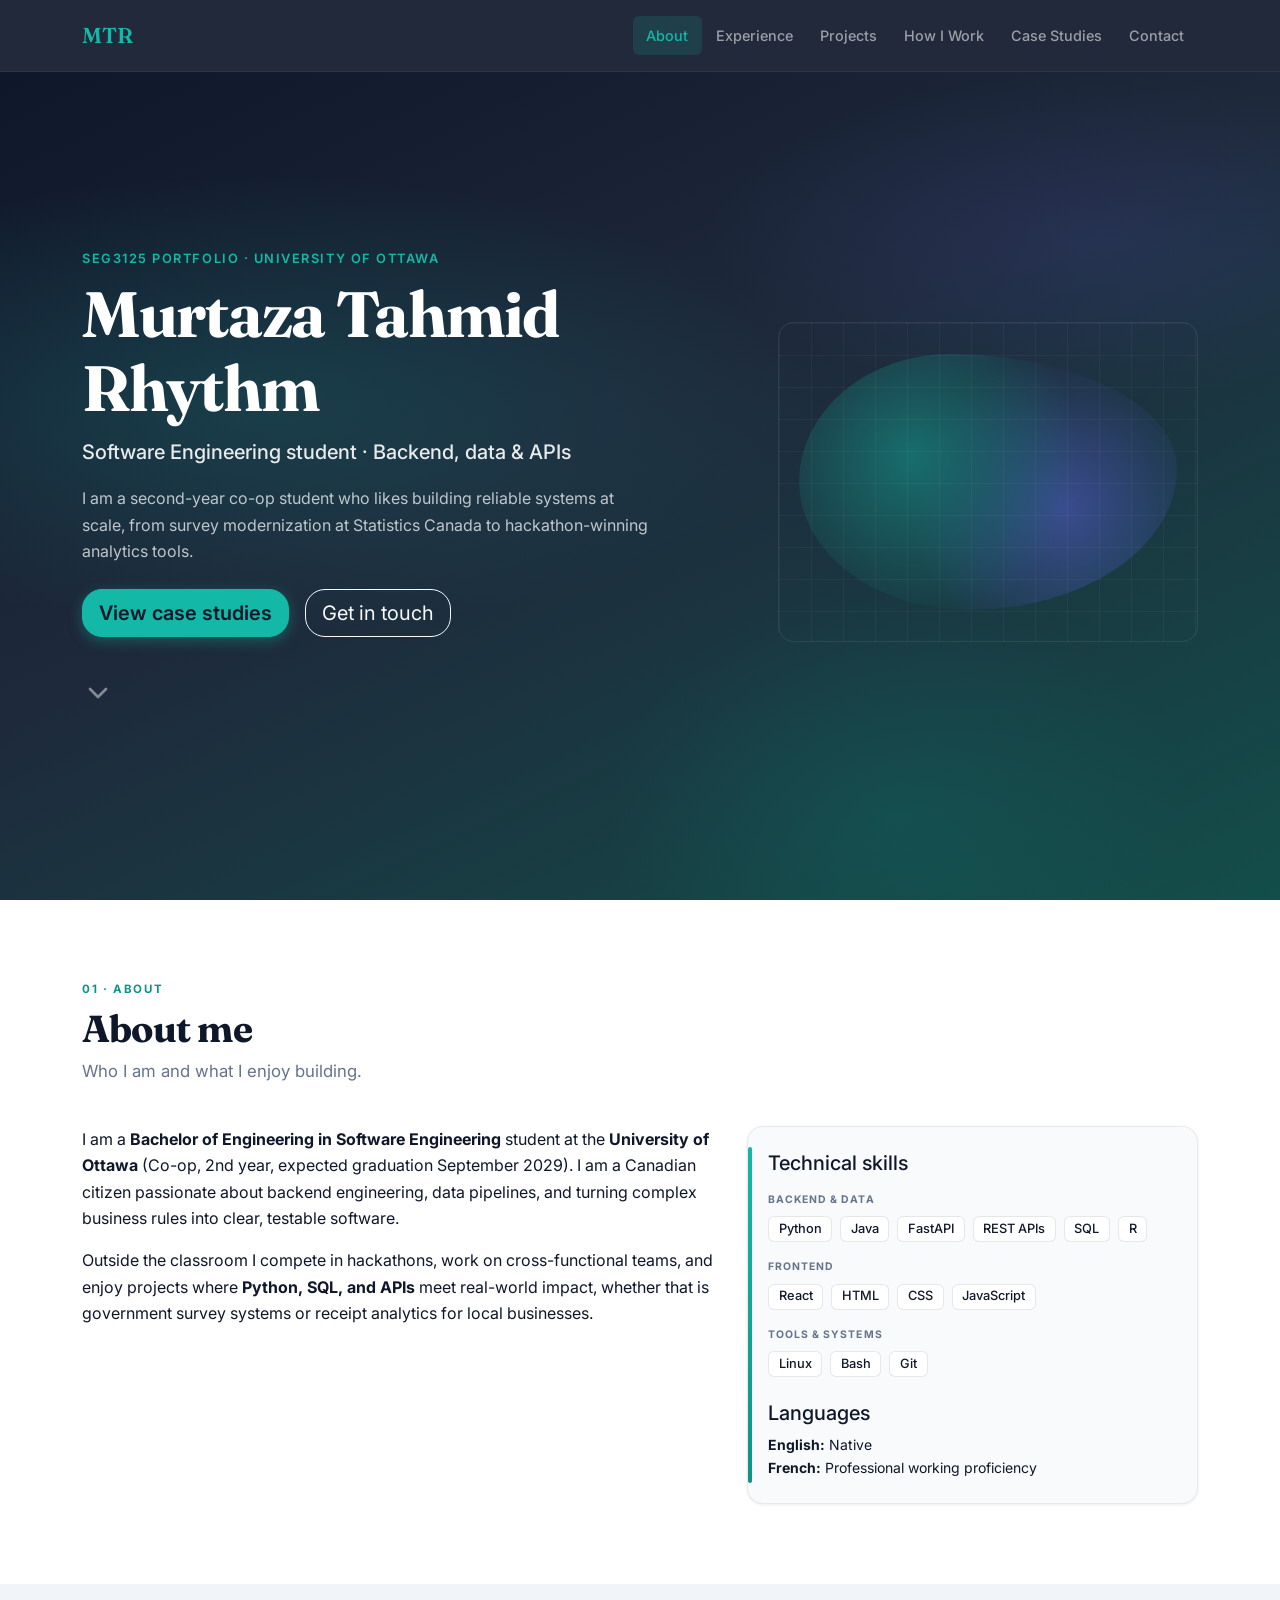
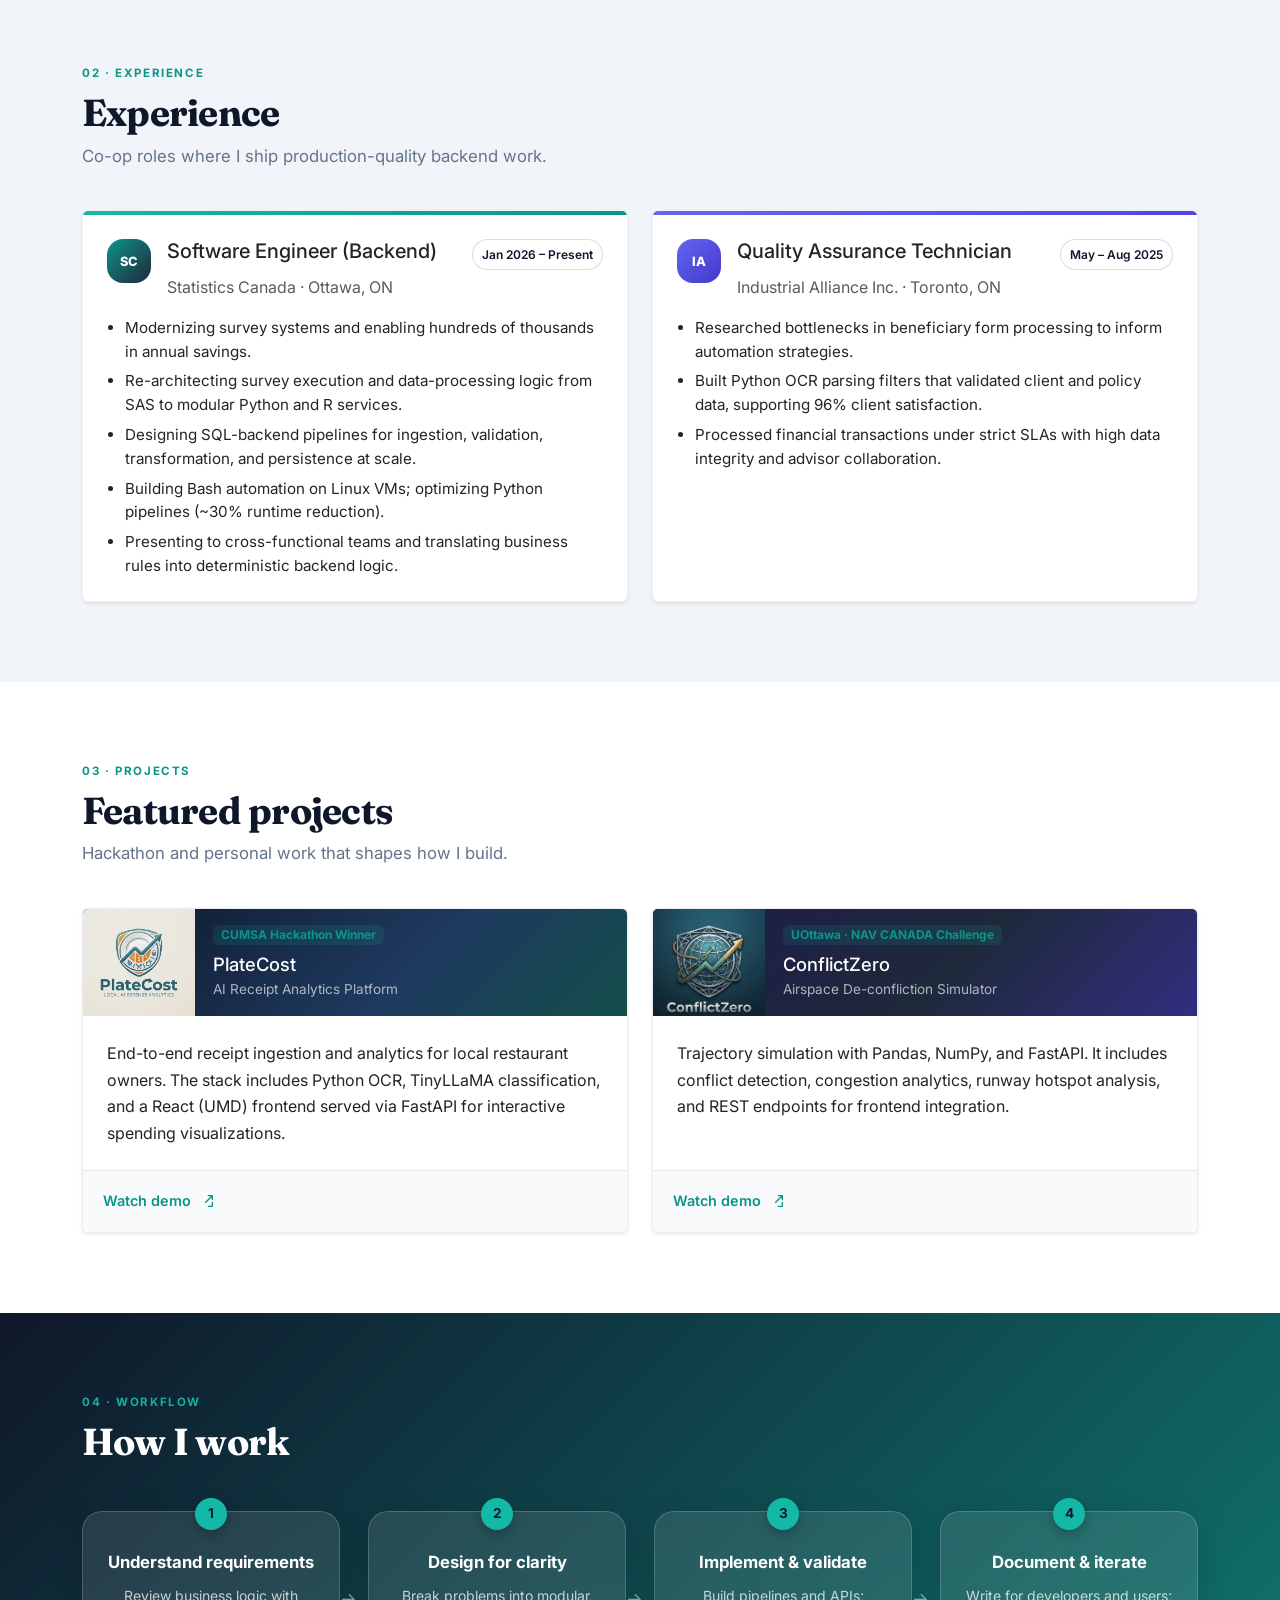
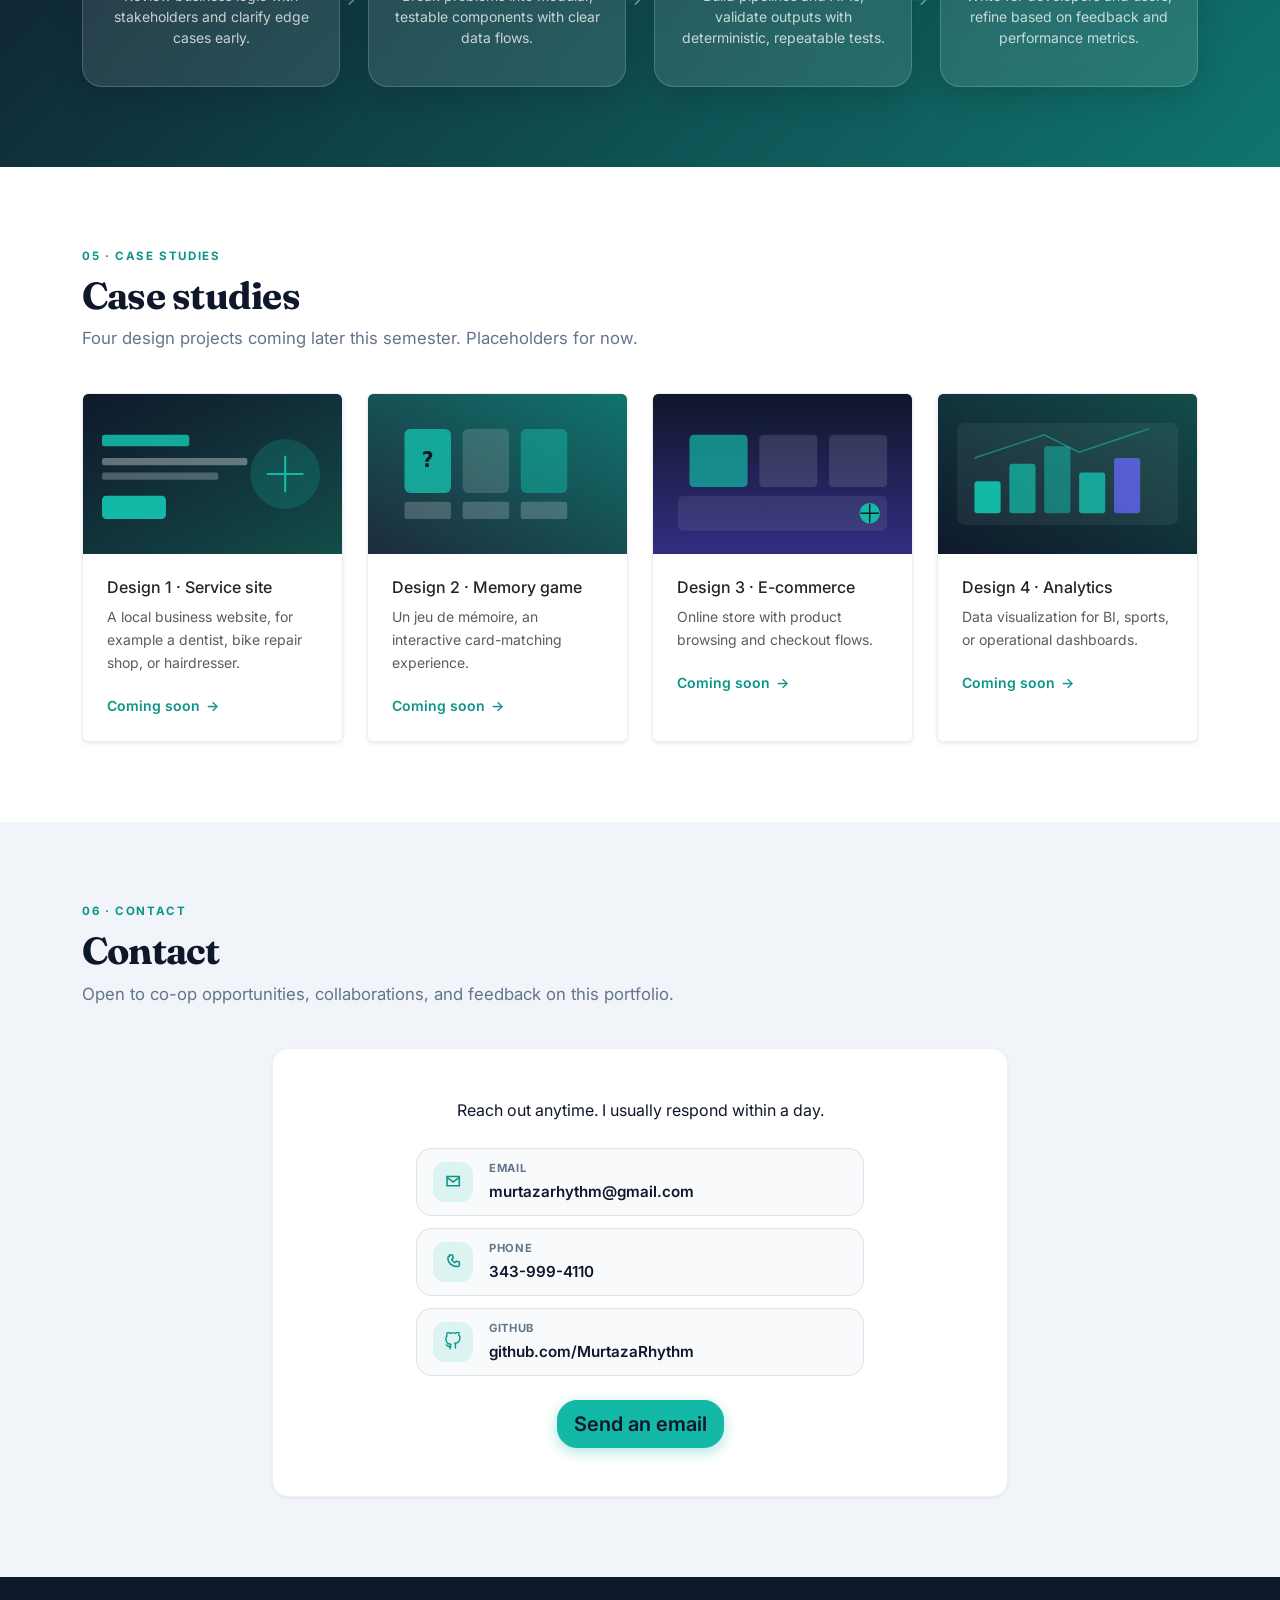
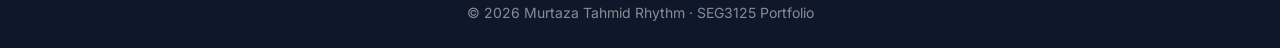
==== index.html @ 4e614d8b "upated project label imgs" ====
﻿<!DOCTYPE html>
<html lang="en">
<head>
  <meta charset="UTF-8">
  <meta name="viewport" content="width=device-width, initial-scale=1.0">
  <meta name="description" content="Portfolio of Murtaza Tahmid Rhythm, Software Engineering student at University of Ottawa.">
  <meta name="theme-color" content="#0f172a">
  <link rel="icon" type="image/svg+xml" href="data:image/svg+xml,%3Csvg xmlns=%27http://www.w3.org/2000/svg%27 viewBox=%270 0 64 64%27%3E%3Crect width=%2764%27 height=%2764%27 rx=%2712%27 fill=%27%230f172a%27/%3E%3Ctext x=%2732%27 y=%2740%27 text-anchor=%27middle%27 font-family=%27Inter,Arial,sans-serif%27 font-size=%2722%27 font-weight=%27700%27 fill=%27%2314b8a6%27%3EMTR%3C/text%3E%3C/svg%3E">
  <title>Murtaza Tahmid Rhythm | Portfolio</title>
  <link rel="preconnect" href="https://fonts.googleapis.com">
  <link rel="preconnect" href="https://fonts.gstatic.com" crossorigin>
  <link href="https://fonts.googleapis.com/css2?family=Fraunces:opsz,wght@9..144,500;9..144,700&family=Inter:wght@400;500;600;700&display=swap" rel="stylesheet">
  <link href="https://cdn.jsdelivr.net/npm/bootstrap@5.3.3/dist/css/bootstrap.min.css" rel="stylesheet" integrity="sha384-QWTKZyjpPEjISv5WaRU9OFeRpok6YctnYmDr5pNlyT2bRjXh0JMhjY6hW+ALEwIH" crossorigin="anonymous">
  <link rel="stylesheet" href="css/styles.css">
</head>
<body>
  <a class="skip-link" href="#main-content">Skip to main content</a>

  <header class="site-header">
    <nav class="navbar navbar-expand-lg navbar-dark fixed-top" aria-label="Primary">
      <div class="container">
        <a class="navbar-brand fw-semibold" href="#hero">MTR</a>
        <button class="navbar-toggler" type="button" data-bs-toggle="collapse" data-bs-target="#navbarNav" aria-controls="navbarNav" aria-expanded="false" aria-label="Toggle navigation">
          <span class="navbar-toggler-icon"></span>
        </button>
        <div class="collapse navbar-collapse" id="navbarNav">
          <ul class="navbar-nav ms-auto">
            <li class="nav-item"><a class="nav-link" href="#about" data-nav>About</a></li>
            <li class="nav-item"><a class="nav-link" href="#experience" data-nav>Experience</a></li>
            <li class="nav-item"><a class="nav-link" href="#projects" data-nav>Projects</a></li>
            <li class="nav-item"><a class="nav-link" href="#how-i-work" data-nav>How I Work</a></li>
            <li class="nav-item"><a class="nav-link" href="#case-studies" data-nav>Case Studies</a></li>
            <li class="nav-item"><a class="nav-link" href="#contact" data-nav>Contact</a></li>
          </ul>
        </div>
      </div>
    </nav>
  </header>

  <main id="main-content">
    <section id="hero" class="hero-section" aria-labelledby="hero-heading">
      <div class="hero-mesh" aria-hidden="true"></div>
      <div class="container">
        <div class="row align-items-center g-5">
          <div class="col-lg-7">
            <p class="hero-eyebrow mb-2">SEG3125 Portfolio · University of Ottawa</p>
            <h1 id="hero-heading" class="hero-title display-font">Murtaza Tahmid Rhythm</h1>
            <p class="hero-tagline lead">Software Engineering student · Backend, data &amp; APIs</p>
            <p class="hero-intro text-secondary-light mb-4">I am a second-year co-op student who likes building reliable systems at scale, from survey modernization at Statistics Canada to hackathon-winning analytics tools.</p>
            <div class="d-flex flex-wrap gap-3">
              <a href="#case-studies" class="btn btn-accent btn-lg">View case studies</a>
              <a href="#contact" class="btn btn-outline-light btn-lg">Get in touch</a>
            </div>
            <a href="#about" class="hero-scroll-cue" aria-label="Scroll to About section">
              <svg viewBox="0 0 24 24" fill="none" aria-hidden="true"><path d="M6 9l6 6 6-6" stroke="currentColor" stroke-width="2" stroke-linecap="round" stroke-linejoin="round"/></svg>
            </a>
          </div>
          <div class="col-lg-5">
            <div class="hero-visual" aria-hidden="true"><div class="hero-blob"></div><div class="hero-grid"></div></div>
          </div>
        </div>
      </div>
    </section>

    <section id="about" class="section section-light" aria-labelledby="about-heading">
      <div class="container">
        <div class="section-header reveal-ready">
          <p class="section-eyebrow">01 · About</p>
          <h2 id="about-heading" class="section-title display-font">About me</h2>
          <p class="section-lead">Who I am and what I enjoy building.</p>
        </div>
        <div class="row g-4 align-items-start">
          <div class="col-lg-7">
            <p class="prose-intro">I am a <strong>Bachelor of Engineering in Software Engineering</strong> student at the <strong>University of Ottawa</strong> (Co-op, 2nd year, expected graduation September 2029). I am a Canadian citizen passionate about backend engineering, data pipelines, and turning complex business rules into clear, testable software.</p>
            <p class="mb-0 prose-intro">Outside the classroom I compete in hackathons, work on cross-functional teams, and enjoy projects where <strong>Python, SQL, and APIs</strong> meet real-world impact, whether that is government survey systems or receipt analytics for local businesses.</p>
          </div>
          <div class="col-lg-5">
            <div class="about-card p-4 rounded-4 reveal-card">
              <h3 class="h5 mb-3">Technical skills</h3>
              <p class="skill-group-label">Backend & Data</p>
              <div class="d-flex flex-wrap gap-2 mb-3"><span class="badge skill-badge">Python</span><span class="badge skill-badge">Java</span><span class="badge skill-badge">FastAPI</span><span class="badge skill-badge">REST APIs</span><span class="badge skill-badge">SQL</span><span class="badge skill-badge">R</span></div>
              <p class="skill-group-label">Frontend</p>
              <div class="d-flex flex-wrap gap-2 mb-3"><span class="badge skill-badge">React</span><span class="badge skill-badge">HTML</span><span class="badge skill-badge">CSS</span><span class="badge skill-badge">JavaScript</span></div>
              <p class="skill-group-label">Tools & Systems</p>
              <div class="d-flex flex-wrap gap-2 mb-4"><span class="badge skill-badge">Linux</span><span class="badge skill-badge">Bash</span><span class="badge skill-badge">Git</span></div>
              <h3 class="h5 mb-2">Languages</h3>
              <ul class="list-unstyled mb-0 small"><li><strong>English:</strong> Native</li><li><strong>French:</strong> Professional working proficiency</li></ul>
            </div>
          </div>
        </div>
      </div>
    </section>

    <section id="experience" class="section section-muted" aria-labelledby="experience-heading">
      <div class="container">
        <div class="section-header reveal-ready"><p class="section-eyebrow">02 · Experience</p><h2 id="experience-heading" class="section-title display-font">Experience</h2><p class="section-lead">Co-op roles where I ship production-quality backend work.</p></div>
        <div class="row g-4">
          <div class="col-md-6"><article class="card experience-card h-100 border-0 shadow-sm reveal-card"><div class="experience-card-stripe experience-card-stripe--teal"></div><div class="card-body p-4"><div class="experience-card-head mb-3"><div class="experience-avatar experience-avatar--teal" aria-hidden="true">SC</div><div class="flex-grow-1"><div class="d-flex justify-content-between align-items-start flex-wrap gap-2 mb-1"><h3 class="h5 card-title mb-0">Software Engineer (Backend)</h3><span class="date-pill">Jan 2026 – Present</span></div><p class="text-muted mb-0">Statistics Canada · Ottawa, ON</p></div></div><ul class="experience-bullets"><li>Modernizing survey systems and enabling hundreds of thousands in annual savings.</li><li>Re-architecting survey execution and data-processing logic from SAS to modular Python and R services.</li><li>Designing SQL-backend pipelines for ingestion, validation, transformation, and persistence at scale.</li><li>Building Bash automation on Linux VMs; optimizing Python pipelines (~30% runtime reduction).</li><li>Presenting to cross-functional teams and translating business rules into deterministic backend logic.</li></ul></div></article></div>
          <div class="col-md-6"><article class="card experience-card h-100 border-0 shadow-sm reveal-card"><div class="experience-card-stripe experience-card-stripe--indigo"></div><div class="card-body p-4"><div class="experience-card-head mb-3"><div class="experience-avatar experience-avatar--indigo" aria-hidden="true">IA</div><div class="flex-grow-1"><div class="d-flex justify-content-between align-items-start flex-wrap gap-2 mb-1"><h3 class="h5 card-title mb-0">Quality Assurance Technician</h3><span class="date-pill">May – Aug 2025</span></div><p class="text-muted mb-0">Industrial Alliance Inc. · Toronto, ON</p></div></div><ul class="experience-bullets"><li>Researched bottlenecks in beneficiary form processing to inform automation strategies.</li><li>Built Python OCR parsing filters that validated client and policy data, supporting 96% client satisfaction.</li><li>Processed financial transactions under strict SLAs with high data integrity and advisor collaboration.</li></ul></div></article></div>
        </div>
      </div>
    </section>

    <section id="projects" class="section section-light" aria-labelledby="projects-heading">
      <div class="container">
        <div class="section-header reveal-ready"><p class="section-eyebrow">03 · Projects</p><h2 id="projects-heading" class="section-title display-font">Featured projects</h2><p class="section-lead">Hackathon and personal work that shapes how I build.</p></div>
        <div class="row g-4">
          <div class="col-md-6"><article class="card project-card h-100 border-0 shadow-sm reveal-card"><div class="project-card-header"><img src="assets\plateCost.png" class="project-card-header-thumb" alt="" aria-hidden="true"><div class="project-card-header-body"><span class="badge bg-accent-subtle text-accent mb-2">CUMSA Hackathon Winner</span><h3 class="h5 card-title">PlateCost</h3><p class="text-muted mb-0">AI Receipt Analytics Platform</p></div></div><div class="card-body p-4"><p class="mb-0">End-to-end receipt ingestion and analytics for local restaurant owners. The stack includes Python OCR, TinyLLaMA classification, and a React (UMD) frontend served via FastAPI for interactive spending visualizations.</p></div><div class="project-card-footer"><a href="https://www.linkedin.com/posts/murtaza-tahmid-rhythm-6706642a3_hackathon-carleton-aiprojects-ugcPost-7423894973349011456-GOyx/" class="demo-link" target="_blank" rel="noopener noreferrer">Watch demo <svg viewBox="0 0 24 24" width="16" height="16" fill="none" aria-hidden="true"><path d="M14 4h6v6M10 14L20 4M20 14v6h-6" stroke="currentColor" stroke-width="2" stroke-linecap="round" stroke-linejoin="round"/></svg></a></div></article></div>
          <div class="col-md-6"><article class="card project-card h-100 border-0 shadow-sm reveal-card"><div class="project-card-header project-card-header--air"><img src="assets\ConflictZero.png" class="project-card-header-thumb" alt="" aria-hidden="true"><div class="project-card-header-body"><span class="badge bg-accent-subtle text-accent mb-2">UOttawa · NAV CANADA Challenge</span><h3 class="h5 card-title">ConflictZero</h3><p class="text-muted mb-0">Airspace De-confliction Simulator</p></div></div><div class="card-body p-4"><p class="mb-0">Trajectory simulation with Pandas, NumPy, and FastAPI. It includes conflict detection, congestion analytics, runway hotspot analysis, and REST endpoints for frontend integration.</p></div><div class="project-card-footer"><a href="https://www.linkedin.com/posts/murtaza-tahmid-rhythm-6706642a3_uottahack-hackathon-navcanada-ugcPost-7418879579777396736-XaDW/" class="demo-link" target="_blank" rel="noopener noreferrer">Watch demo <svg viewBox="0 0 24 24" width="16" height="16" fill="none" aria-hidden="true"><path d="M14 4h6v6M10 14L20 4M20 14v6h-6" stroke="currentColor" stroke-width="2" stroke-linecap="round" stroke-linejoin="round"/></svg></a></div></article></div>
        </div>
      </div>
    </section>

    <section id="how-i-work" class="section section-accent" aria-labelledby="how-i-work-heading">
      <div class="container">
        <div class="section-header mb-4 mb-lg-5 reveal-ready"><p class="section-eyebrow">04 · Workflow</p><h2 id="how-i-work-heading" class="section-title display-font text-white mb-0">How I work</h2></div>
        <ol class="workflow-chart" aria-label="My workflow">
          <li class="workflow-step reveal-card"><div class="workflow-step-card"><span class="workflow-num" aria-hidden="true">1</span><strong>Understand requirements</strong><p>Review business logic with stakeholders and clarify edge cases early.</p></div></li>
          <li class="workflow-step reveal-card"><div class="workflow-step-card"><span class="workflow-num" aria-hidden="true">2</span><strong>Design for clarity</strong><p>Break problems into modular, testable components with clear data flows.</p></div></li>
          <li class="workflow-step reveal-card"><div class="workflow-step-card"><span class="workflow-num" aria-hidden="true">3</span><strong>Implement &amp; validate</strong><p>Build pipelines and APIs; validate outputs with deterministic, repeatable tests.</p></div></li>
          <li class="workflow-step reveal-card"><div class="workflow-step-card"><span class="workflow-num" aria-hidden="true">4</span><strong>Document &amp; iterate</strong><p>Write for developers and users; refine based on feedback and performance metrics.</p></div></li>
        </ol>
      </div>
    </section>

    <section id="case-studies" class="section section-light" aria-labelledby="case-studies-heading">
      <div class="container">
        <div class="section-header reveal-ready"><p class="section-eyebrow">05 · Case Studies</p><h2 id="case-studies-heading" class="section-title display-font">Case studies</h2><p class="section-lead">Four design projects coming later this semester. Placeholders for now.</p></div>
        <div class="row g-4">
          <div class="col-md-6 col-lg-3"><a href="case-studies/service-site.html" class="case-card-link" aria-label="Design 1 Service site case study, coming soon"><article class="card case-card h-100 border-0 shadow-sm reveal-card"><img src="assets/case-service.svg" class="card-img-top case-img" alt="Placeholder illustration for a local service business website" width="400" height="220"><div class="card-body p-4"><h3 class="h6 card-title">Design 1 · Service site</h3><p class="small text-muted mb-3">A local business website, for example a dentist, bike repair shop, or hairdresser.</p><div class="case-card-footer">Coming soon <span aria-hidden="true">→</span></div></div></article></a></div>
          <div class="col-md-6 col-lg-3"><a href="case-studies/memory-game.html" class="case-card-link" aria-label="Design 2 Memory game case study, coming soon"><article class="card case-card h-100 border-0 shadow-sm reveal-card"><img src="assets/case-memory.svg" class="card-img-top case-img" alt="Placeholder illustration for a memory card game" width="400" height="220"><div class="card-body p-4"><h3 class="h6 card-title">Design 2 · Memory game</h3><p class="small text-muted mb-3">Un jeu de mémoire, an interactive card-matching experience.</p><div class="case-card-footer">Coming soon <span aria-hidden="true">→</span></div></div></article></a></div>
          <div class="col-md-6 col-lg-3"><a href="case-studies/ecommerce.html" class="case-card-link" aria-label="Design 3 E-commerce case study, coming soon"><article class="card case-card h-100 border-0 shadow-sm reveal-card"><img src="assets/case-ecommerce.svg" class="card-img-top case-img" alt="Placeholder illustration for an e-commerce storefront" width="400" height="220"><div class="card-body p-4"><h3 class="h6 card-title">Design 3 · E-commerce</h3><p class="small text-muted mb-3">Online store with product browsing and checkout flows.</p><div class="case-card-footer">Coming soon <span aria-hidden="true">→</span></div></div></article></a></div>
          <div class="col-md-6 col-lg-3"><a href="case-studies/analytics.html" class="case-card-link" aria-label="Design 4 Analytics case study, coming soon"><article class="card case-card h-100 border-0 shadow-sm reveal-card"><img src="assets/case-analytics.svg" class="card-img-top case-img" alt="Placeholder illustration for a data analytics dashboard" width="400" height="220"><div class="card-body p-4"><h3 class="h6 card-title">Design 4 · Analytics</h3><p class="small text-muted mb-3">Data visualization for BI, sports, or operational dashboards.</p><div class="case-card-footer">Coming soon <span aria-hidden="true">→</span></div></div></article></a></div>
        </div>
      </div>
    </section>

    <section id="contact" class="section section-muted" aria-labelledby="contact-heading">
      <div class="container">
        <div class="section-header reveal-ready"><p class="section-eyebrow">06 · Contact</p><h2 id="contact-heading" class="section-title display-font">Contact</h2><p class="section-lead">Open to co-op opportunities, collaborations, and feedback on this portfolio.</p></div>
        <div class="row justify-content-center"><div class="col-lg-8"><div class="contact-card p-4 p-md-5 rounded-4 text-center reveal-card"><p class="mb-4">Reach out anytime. I usually respond within a day.</p><div class="contact-chips mb-4"><a class="contact-chip" href="mailto:murtazarhythm@gmail.com"><span class="contact-chip-icon" aria-hidden="true"><svg viewBox="0 0 24 24" fill="none"><path d="M4 6h16v12H4z" stroke="currentColor" stroke-width="2"/><path d="M4 7l8 6 8-6" stroke="currentColor" stroke-width="2" stroke-linecap="round"/></svg></span><span class="contact-chip-text"><span class="contact-chip-label">Email</span><span class="contact-chip-value">murtazarhythm@gmail.com</span></span></a><a class="contact-chip" href="tel:+13439994110"><span class="contact-chip-icon" aria-hidden="true"><svg viewBox="0 0 24 24" fill="none"><path d="M7 4h4l1 4-2 2a14 14 0 0 0 4 4l2-2 4 1v4c0 1-1 2-2 2C10 19 5 14 5 8c0-1 1-2 2-2z" stroke="currentColor" stroke-width="2" stroke-linejoin="round"/></svg></span><span class="contact-chip-text"><span class="contact-chip-label">Phone</span><span class="contact-chip-value">343-999-4110</span></span></a><a class="contact-chip" href="https://github.com/MurtazaRhythm" target="_blank" rel="noopener noreferrer"><span class="contact-chip-icon" aria-hidden="true"><svg viewBox="0 0 24 24" fill="none"><path d="M9 19c-4 1.5-4-2-6-2m12 4v-3.5a3.5 3.5 0 0 0-1-2.8c3.3-.4 6.8-1.6 6.8-7a5.4 5.4 0 0 0-1.5-3.8 5 5 0 0 0-.1-3.8s-1.2-.4-4 1.5a14 14 0 0 0-7.2 0C5.2.1 4 1.5 4 1.5a5 5 0 0 0-.1 3.8A5.4 5.4 0 0 0 2.4 9c0 5.4 3.5 6.6 6.8 7a3.5 3.5 0 0 0-1 2.8V22" stroke="currentColor" stroke-width="1.8" stroke-linecap="round" stroke-linejoin="round"/></svg></span><span class="contact-chip-text"><span class="contact-chip-label">GitHub</span><span class="contact-chip-value">github.com/MurtazaRhythm</span></span></a></div><a href="mailto:murtazarhythm@gmail.com" class="btn btn-accent btn-lg">Send an email</a></div></div></div>
      </div>
    </section>
  </main>

  <footer class="site-footer py-4">
    <div class="container text-center small text-muted"><p class="mb-0">&copy; <span id="year"></span> Murtaza Tahmid Rhythm · SEG3125 Portfolio</p></div>
  </footer>

  <script src="https://cdn.jsdelivr.net/npm/bootstrap@5.3.3/dist/js/bootstrap.bundle.min.js" integrity="sha384-YvpcrYf0tY3lHB60NNkmXc5s9fDVZLESaAA55NDzOxhy9GkcIdslK1eN7N6jIeHz" crossorigin="anonymous"></script>
  <script src="js/main.js"></script>
</body>
</html>
---- css/styles.css ----
/* SEG3125 Portfolio — Visual communication theme — polished UI */

:root {
  --color-navy: #0f172a;
  --color-navy-light: #1e293b;
  --color-slate: #64748b;
  --color-surface: #f8fafc;
  --color-surface-muted: #f1f5f9;
  --color-white: #ffffff;
  --color-accent: #14b8a6;
  --color-accent-dark: #0d9488;
  --color-accent-subtle: rgba(20, 184, 166, 0.12);
  --color-indigo: #6366f1;
  --font-display: "Fraunces", Georgia, serif;
  --font-body: "Inter", system-ui, sans-serif;
  --shadow-sm: 0 1px 3px rgba(15, 23, 42, 0.08);
  --shadow-md: 0 8px 24px rgba(15, 23, 42, 0.1);
  --shadow-lg: 0 16px 48px rgba(15, 23, 42, 0.12);
  --shadow-nav: 0 4px 24px rgba(15, 23, 42, 0.15);
  --radius-lg: 1rem;
  --radius-xl: 1.25rem;
  --section-py: 5rem;
  --content-max: 65ch;
  --glass-bg: rgba(255, 255, 255, 0.1);
  --nav-height: 72px;
  --transition: 0.22s ease;
  --workflow-gap: 1.75rem;
}

*,
*::before,
*::after {
  box-sizing: border-box;
}

html {
  scroll-behavior: smooth;
}

@media (prefers-reduced-motion: reduce) {
  html {
    scroll-behavior: auto;
  }

  *,
  *::before,
  *::after {
    animation-duration: 0.01ms !important;
    animation-iteration-count: 1 !important;
    transition-duration: 0.01ms !important;
  }

  .reveal-ready {
    opacity: 1 !important;
    transform: none !important;
  }

  .hero-scroll-cue {
    display: none !important;
  }
}

[id] {
  scroll-margin-top: calc(var(--nav-height) + 0.75rem);
}

body {
  font-family: var(--font-body);
  color: var(--color-navy);
  background: var(--color-white);
  line-height: 1.65;
  padding-top: var(--nav-height);
}

.prose-intro {
  max-width: var(--content-max);
}

.display-font {
  font-family: var(--font-display);
  font-weight: 700;
  letter-spacing: -0.02em;
}

h1.display-font,
h2.display-font {
  line-height: 1.15;
}

/* Skip link */
.skip-link {
  position: absolute;
  top: -100%;
  left: 1rem;
  z-index: 9999;
  padding: 0.75rem 1.25rem;
  background: var(--color-accent);
  color: var(--color-navy);
  font-weight: 600;
  border-radius: 0.5rem;
  text-decoration: none;
}

.skip-link:focus {
  top: 1rem;
}

/* Navbar */
.site-header .navbar {
  background: rgba(15, 23, 42, 0.92);
  backdrop-filter: blur(14px);
  -webkit-backdrop-filter: blur(14px);
  border-bottom: 1px solid rgba(255, 255, 255, 0.06);
  min-height: var(--nav-height);
  transition: padding var(--transition), box-shadow var(--transition), background-color var(--transition);
}

.navbar.scrolled {
  padding-top: 0.35rem !important;
  padding-bottom: 0.35rem !important;
  background: rgba(15, 23, 42, 0.97) !important;
  box-shadow: var(--shadow-nav);
}

.navbar-brand {
  font-family: var(--font-display);
  font-size: 1.35rem;
  color: var(--color-accent) !important;
}

.nav-link {
  font-weight: 500;
  font-size: 0.9rem;
  padding: 0.5rem 0.85rem !important;
  border-radius: 0.375rem;
  transition: color var(--transition), background var(--transition);
}

.nav-link:hover,
.nav-link:focus-visible {
  color: var(--color-accent) !important;
}

.nav-link.active {
  color: var(--color-accent) !important;
  background: rgba(20, 184, 166, 0.15);
}

/* Buttons */
.btn {
  border-radius: var(--radius-lg);
}

.btn-lg {
  border-radius: var(--radius-xl);
}

.btn-accent {
  background: var(--color-accent);
  border-color: var(--color-accent);
  color: var(--color-navy);
  font-weight: 600;
  box-shadow: 0 4px 14px rgba(20, 184, 166, 0.35);
}

.btn-accent:hover,
.btn-accent:focus-visible {
  background: var(--color-accent-dark);
  border-color: var(--color-accent-dark);
  color: var(--color-navy);
  box-shadow: 0 6px 20px rgba(20, 184, 166, 0.45);
}

.btn-outline-accent {
  border-width: 2px;
  border-color: var(--color-accent);
  color: var(--color-accent-dark);
  font-weight: 600;
}

.btn-outline-accent:hover,
.btn-outline-accent:focus-visible {
  background: var(--color-accent);
  border-color: var(--color-accent);
  color: var(--color-navy);
}

.bg-accent-subtle {
  background: var(--color-accent-subtle) !important;
}

.text-accent {
  color: var(--color-accent-dark) !important;
}

/* Hero — scale & contrast */
.hero-section {
  position: relative;
  background: linear-gradient(155deg, var(--color-navy) 0%, var(--color-navy-light) 45%, #134e4a 100%);
  color: var(--color-white);
  padding: 5rem 0 5.5rem;
  min-height: calc(100vh - var(--nav-height));
  display: flex;
  align-items: center;
  overflow: hidden;
}

.hero-mesh {
  position: absolute;
  inset: 0;
  background:
    radial-gradient(ellipse 80% 50% at 20% 40%, rgba(20, 184, 166, 0.18) 0%, transparent 55%),
    radial-gradient(ellipse 60% 40% at 85% 20%, rgba(99, 102, 241, 0.12) 0%, transparent 50%),
    radial-gradient(ellipse 50% 60% at 70% 90%, rgba(15, 118, 110, 0.25) 0%, transparent 45%);
  pointer-events: none;
}

.hero-section .container {
  position: relative;
  z-index: 1;
}

.hero-eyebrow {
  font-size: 0.8rem;
  font-weight: 600;
  text-transform: uppercase;
  letter-spacing: 0.12em;
  color: var(--color-accent);
}

.hero-title {
  font-size: clamp(2.5rem, 6vw, 4rem);
  line-height: 1.08;
  margin-bottom: 0.75rem;
}

.hero-tagline {
  font-size: 1.25rem;
  font-weight: 500;
  color: rgba(255, 255, 255, 0.9);
}

.text-secondary-light {
  color: rgba(255, 255, 255, 0.72) !important;
  max-width: 36rem;
}

.hero-visual {
  position: relative;
  height: 280px;
  max-width: 420px;
  margin-left: auto;
  margin-right: auto;
}

@media (min-width: 992px) {
  .hero-visual {
    height: 320px;
    margin-right: 0;
    margin-left: auto;
  }
}

.hero-blob {
  position: absolute;
  inset: 10% 5%;
  background: radial-gradient(circle at 30% 40%, var(--color-accent) 0%, transparent 55%),
    radial-gradient(circle at 70% 60%, #6366f1 0%, transparent 50%);
  border-radius: 40% 60% 55% 45% / 50% 45% 55% 50%;
  opacity: 0.45;
  animation: blob-float 12s ease-in-out infinite;
}

.hero-grid {
  position: absolute;
  inset: 0;
  background-image: linear-gradient(rgba(255, 255, 255, 0.04) 1px, transparent 1px),
    linear-gradient(90deg, rgba(255, 255, 255, 0.04) 1px, transparent 1px);
  background-size: 32px 32px;
  border-radius: var(--radius-lg);
  border: 1px solid rgba(255, 255, 255, 0.08);
}

@keyframes blob-float {
  0%, 100% { transform: translate(0, 0) rotate(0deg); }
  50% { transform: translate(8px, -12px) rotate(3deg); }
}

.hero-scroll-cue {
  display: inline-flex;
  align-items: center;
  justify-content: center;
  margin-top: 2.5rem;
  color: rgba(255, 255, 255, 0.45);
  text-decoration: none;
  animation: cue-bob 2.2s ease-in-out infinite;
}

.hero-scroll-cue:hover,
.hero-scroll-cue:focus-visible {
  color: var(--color-accent);
}

.hero-scroll-cue svg {
  width: 2rem;
  height: 2rem;
}

@keyframes cue-bob {
  0%, 100% { transform: translateY(0); }
  50% { transform: translateY(6px); }
}

/* Sections */
.section {
  padding: var(--section-py) 0;
}

.section-light {
  background: var(--color-white);
}

.section-muted {
  background: var(--color-surface-muted);
}

.section-accent {
  background: linear-gradient(135deg, var(--color-navy) 0%, #0f766e 100%);
}

.section-header {
  margin-bottom: 2.5rem;
  max-width: 40rem;
}

.section-header.reveal-ready {
  opacity: 0;
  transform: translateY(12px);
  transition: opacity 0.55s ease, transform 0.55s ease;
}

.section-header.reveal-ready.is-visible {
  opacity: 1;
  transform: translateY(0);
}

.section-eyebrow {
  font-size: 0.72rem;
  font-weight: 700;
  text-transform: uppercase;
  letter-spacing: 0.14em;
  color: var(--color-accent-dark);
  margin-bottom: 0.5rem;
}

.section-accent .section-eyebrow {
  color: rgba(20, 184, 166, 0.95);
}

.section-title {
  font-size: clamp(1.75rem, 4vw, 2.35rem);
  margin-bottom: 0.5rem;
  color: var(--color-navy);
}

.section-accent .section-title {
  color: var(--color-white);
}

.section-lead {
  font-size: 1.05rem;
  color: var(--color-slate);
  margin-bottom: 0;
}

/* About card */
.about-card {
  position: relative;
  background: var(--color-surface);
  border: 1px solid rgba(15, 23, 42, 0.07);
  box-shadow: var(--shadow-sm);
  padding-left: 1.25rem !important;
}

.about-card::before {
  content: "";
  position: absolute;
  left: 0;
  top: 1.25rem;
  bottom: 1.25rem;
  width: 4px;
  border-radius: 4px;
  background: linear-gradient(180deg, var(--color-accent), var(--color-accent-dark));
}

.skill-group-label {
  font-size: 0.65rem;
  font-weight: 700;
  text-transform: uppercase;
  letter-spacing: 0.1em;
  color: var(--color-slate);
  margin-bottom: 0.5rem;
  margin-top: 0.25rem;
}

.skill-group-label:first-of-type {
  margin-top: 0;
}

.skill-badge {
  background: var(--color-white);
  color: var(--color-navy);
  border: 1px solid rgba(15, 23, 42, 0.1);
  font-weight: 500;
  font-size: 0.8rem;
  padding: 0.45em 0.75em;
  transition: transform var(--transition), box-shadow var(--transition), border-color var(--transition);
}

.skill-badge:hover {
  transform: translateY(-2px);
  box-shadow: var(--shadow-sm);
  border-color: rgba(20, 184, 166, 0.35);
}

/* Cards */
.experience-card,
.project-card,
.contact-card {
  transition: transform var(--transition), box-shadow var(--transition), border-color var(--transition);
}

.experience-card:hover,
.project-card:hover,
.contact-card:hover {
  transform: translateY(-4px);
  box-shadow: var(--shadow-lg) !important;
}

.experience-card {
  border: 1px solid rgba(15, 23, 42, 0.06) !important;
  overflow: hidden;
}

.experience-card-stripe {
  height: 4px;
  width: 100%;
}

.experience-card-stripe--teal {
  background: linear-gradient(90deg, var(--color-accent), var(--color-accent-dark));
}

.experience-card-stripe--indigo {
  background: linear-gradient(90deg, var(--color-indigo), #4f46e5);
}

.experience-card-head {
  display: flex;
  align-items: flex-start;
  gap: 1rem;
}

.experience-avatar {
  flex-shrink: 0;
  width: 2.75rem;
  height: 2.75rem;
  border-radius: var(--radius-lg);
  display: flex;
  align-items: center;
  justify-content: center;
  font-weight: 800;
  font-size: 0.8rem;
  color: var(--color-white);
  letter-spacing: 0.02em;
}

.experience-avatar--teal {
  background: linear-gradient(135deg, var(--color-accent-dark), var(--color-navy-light));
}

.experience-avatar--indigo {
  background: linear-gradient(135deg, var(--color-indigo), #4338ca);
}

.date-pill {
  font-size: 0.75rem;
  font-weight: 600;
  padding: 0.35em 0.75em;
  border-radius: 2rem;
  border: 1px solid rgba(15, 23, 42, 0.15);
  background: var(--color-white);
  color: var(--color-navy);
  white-space: nowrap;
}

.experience-bullets {
  margin: 0;
  padding-left: 1.15rem;
  font-size: 0.95rem;
  line-height: 1.55;
}

.experience-bullets li {
  margin-bottom: 0.4rem;
}

.experience-bullets li:last-child {
  margin-bottom: 0;
}

/* Project cards */
.project-card {
  border: 1px solid rgba(15, 23, 42, 0.08) !important;
  overflow: hidden;
  display: flex;
  flex-direction: column;
}

.project-card:hover {
  border-color: rgba(20, 184, 166, 0.45) !important;
  box-shadow: 0 12px 40px rgba(15, 23, 42, 0.12), 0 0 0 1px rgba(20, 184, 166, 0.2) !important;
}

.project-card-header {
  display: flex;
  align-items: stretch;
  min-height: 5.5rem;
  background: linear-gradient(135deg, var(--color-navy) 0%, #1e3a5f 60%, #134e4a 100%);
  position: relative;
}

.project-card-header--air {
  background: linear-gradient(135deg, #1e1b4b 0%, var(--color-navy-light) 55%, #312e81 100%);
}

.project-card-header-thumb {
  width: 7rem;
  flex-shrink: 0;
  object-fit: cover;
  opacity: 0.95;
}

.project-card-header-body {
  flex: 1;
  padding: 1rem 1.15rem;
  display: flex;
  flex-direction: column;
  justify-content: center;
}

.project-card-header-body .badge {
  align-self: flex-start;
}

.project-card-header-body .card-title {
  color: var(--color-white);
  margin-bottom: 0.15rem;
  font-size: 1.15rem;
}

.project-card-header-body .text-muted {
  color: rgba(255, 255, 255, 0.65) !important;
  font-size: 0.85rem;
}

.project-card .card-body {
  flex: 1;
}

.project-card-footer {
  padding: 1rem 1.25rem 1.15rem;
  border-top: 1px solid rgba(15, 23, 42, 0.07);
  background: var(--color-surface);
}

.demo-link {
  display: inline-flex;
  align-items: center;
  gap: 0.5rem;
  font-weight: 600;
  font-size: 0.9rem;
  color: var(--color-accent-dark);
  text-decoration: none;
  transition: color var(--transition), gap var(--transition);
}

.demo-link:hover,
.demo-link:focus-visible {
  color: var(--color-navy);
  gap: 0.65rem;
}

.demo-link svg {
  flex-shrink: 0;
}

.contact-card {
  background: var(--color-white);
  border: 1px solid rgba(15, 23, 42, 0.06);
  box-shadow: var(--shadow-sm);
}

.contact-chips {
  display: flex;
  flex-direction: column;
  gap: 0.75rem;
  max-width: 28rem;
  margin-left: auto;
  margin-right: auto;
}

.contact-chip {
  display: flex;
  align-items: center;
  gap: 1rem;
  min-height: 48px;
  padding: 0.65rem 1rem;
  border-radius: var(--radius-lg);
  border: 1px solid rgba(15, 23, 42, 0.1);
  background: var(--color-surface);
  text-decoration: none;
  color: inherit;
  text-align: left;
  transition: border-color var(--transition), background var(--transition), transform var(--transition);
}

.contact-chip:hover,
.contact-chip:focus-visible {
  border-color: rgba(20, 184, 166, 0.45);
  background: var(--color-white);
  transform: translateY(-2px);
}

.contact-chip-icon {
  flex-shrink: 0;
  width: 2.5rem;
  height: 2.5rem;
  border-radius: 0.75rem;
  background: var(--color-accent-subtle);
  color: var(--color-accent-dark);
  display: flex;
  align-items: center;
  justify-content: center;
}

.contact-chip-icon svg {
  width: 1.15rem;
  height: 1.15rem;
}

.contact-chip-text {
  display: flex;
  flex-direction: column;
  gap: 0.1rem;
  min-width: 0;
}

.contact-chip-label {
  font-size: 0.7rem;
  font-weight: 700;
  text-transform: uppercase;
  letter-spacing: 0.06em;
  color: var(--color-slate);
}

.contact-chip-value {
  font-weight: 600;
  font-size: 0.95rem;
  color: var(--color-navy);
  word-break: break-word;
}

.reveal-card {
  opacity: 0;
  transform: translateY(14px);
  transition: opacity 0.5s ease, transform 0.5s ease;
}

.reveal-card.is-visible {
  opacity: 1;
  transform: translateY(0);
}

@media (prefers-reduced-motion: reduce) {
  .reveal-card {
    opacity: 1;
    transform: none;
  }
}

/* Case study cards */
.case-img {
  object-fit: cover;
  height: 160px;
  background: var(--color-surface-muted);
  transition: transform 0.45s ease;
}

.case-card:hover .case-img {
  transform: scale(1.04);
}

.case-card {
  overflow: hidden;
  border: 1px solid rgba(15, 23, 42, 0.07) !important;
}

.case-card-link {
  text-decoration: none;
  color: inherit;
  display: flex;
  flex-direction: column;
  height: 100%;
  border-radius: var(--radius-lg);
  transition: transform var(--transition), box-shadow var(--transition), border-color var(--transition);
}

.case-card-link:hover,
.case-card-link:focus-visible {
  transform: translateY(-4px);
  box-shadow: var(--shadow-lg) !important;
  border-color: rgba(20, 184, 166, 0.35) !important;
  color: inherit;
}

.case-card-link:focus-visible {
  outline: 2px solid var(--color-accent);
  outline-offset: 3px;
}

.case-card-footer {
  margin-top: auto;
  padding-top: 0.25rem;
  font-weight: 600;
  font-size: 0.875rem;
  color: var(--color-accent-dark);
  display: flex;
  align-items: center;
  gap: 0.35rem;
}

.case-card-link:hover .case-card-footer {
  gap: 0.5rem;
}

/* Workflow chart — four steps only, CSS connectors */
.workflow-chart {
  list-style: none;
  padding: 0;
  margin: 0;
  display: flex;
  flex-direction: column;
  align-items: stretch;
  gap: 0;
}

.workflow-step {
  position: relative;
  width: 100%;
  max-width: 24rem;
  margin-left: auto;
  margin-right: auto;
}

.workflow-step-card {
  position: relative;
  padding: 1.75rem 1.35rem 1.35rem;
  padding-top: 2.35rem;
  background: var(--glass-bg);
  backdrop-filter: blur(10px);
  -webkit-backdrop-filter: blur(10px);
  border-radius: var(--radius-xl);
  border: 1px solid rgba(255, 255, 255, 0.18);
  min-height: 9.5rem;
  text-align: center;
  box-shadow: 0 8px 32px rgba(0, 0, 0, 0.15);
  transition: transform var(--transition), border-color var(--transition), box-shadow var(--transition);
}

.workflow-step-card:hover {
  transform: scale(1.02);
  border-color: rgba(20, 184, 166, 0.45);
  box-shadow: 0 12px 40px rgba(0, 0, 0, 0.2);
}

@media (prefers-reduced-motion: reduce) {
  .workflow-step-card:hover {
    transform: none;
  }
}

.workflow-num {
  position: absolute;
  top: -0.9rem;
  left: 50%;
  transform: translateX(-50%);
  width: 2rem;
  height: 2rem;
  display: flex;
  align-items: center;
  justify-content: center;
  background: var(--color-accent);
  color: var(--color-navy);
  font-weight: 700;
  font-size: 0.85rem;
  border-radius: 50%;
  box-shadow: 0 4px 12px rgba(0, 0, 0, 0.25);
}

.workflow-step-card strong {
  display: block;
  color: var(--color-white);
  margin-bottom: 0.5rem;
  font-size: 1.05rem;
}

.workflow-step-card p {
  font-size: 0.875rem;
  color: rgba(255, 255, 255, 0.75);
  margin-bottom: 0;
  line-height: 1.5;
}

.workflow-step:not(:last-child)::after {
  display: block;
  text-align: center;
  color: rgba(255, 255, 255, 0.5);
  font-size: 1.35rem;
  line-height: 1;
  padding: 0.65rem 0;
  content: "\2193";
}

@media (min-width: 992px) {
  .workflow-chart {
    flex-direction: row;
    align-items: stretch;
    justify-content: center;
    gap: var(--workflow-gap);
    max-width: 100%;
  }

  .workflow-step {
    flex: 1;
    max-width: none;
    min-width: 0;
    margin-left: 0;
    margin-right: 0;
  }

  .workflow-step:not(:last-child)::after {
    position: absolute;
    top: 50%;
    right: calc(-0.5 * var(--workflow-gap) - 0.5rem);
    transform: translateY(-50%);
    padding: 0;
    content: "\2192";
    font-size: 1.1rem;
    width: var(--workflow-gap);
    pointer-events: none;
  }

  .workflow-step-card {
    min-height: 11rem;
  }
}

/* Contact list legacy (subpages if any) */
.contact-list a {
  color: var(--color-navy);
  font-weight: 500;
  text-decoration: none;
  display: inline-block;
  padding: 0.35rem 0;
}

.contact-list a:hover,
.contact-list a:focus-visible {
  color: var(--color-accent-dark);
  text-decoration: underline;
}

/* Footer */
.site-footer {
  background: var(--color-navy);
  color: rgba(255, 255, 255, 0.5);
}

.site-footer .text-muted {
  color: rgba(255, 255, 255, 0.5) !important;
}

/* Case study subpages */
body.page-case-study {
  padding-top: 0;
}

.page-case-study {
  min-height: 100vh;
  display: flex;
  flex-direction: column;
}

.page-case-study .site-header .navbar {
  position: relative;
}

.case-study-hero {
  background: var(--color-surface-muted);
  padding: 4rem 0;
  flex: 1;
}

.coming-soon-badge {
  display: inline-block;
  padding: 0.35rem 0.85rem;
  background: var(--color-accent-subtle);
  color: var(--color-accent-dark);
  font-size: 0.8rem;
  font-weight: 600;
  text-transform: uppercase;
  letter-spacing: 0.08em;
  border-radius: 2rem;
  margin-bottom: 1rem;
}

/* Focus visible */
a:focus-visible,
button:focus-visible {
  outline: 2px solid var(--color-accent);
  outline-offset: 3px;
}

/* Responsive */
@media (max-width: 991.98px) {
  .hero-section {
    min-height: auto;
    padding: 4rem 0 4.5rem;
  }

  .section {
    padding: 3.5rem 0;
  }
}
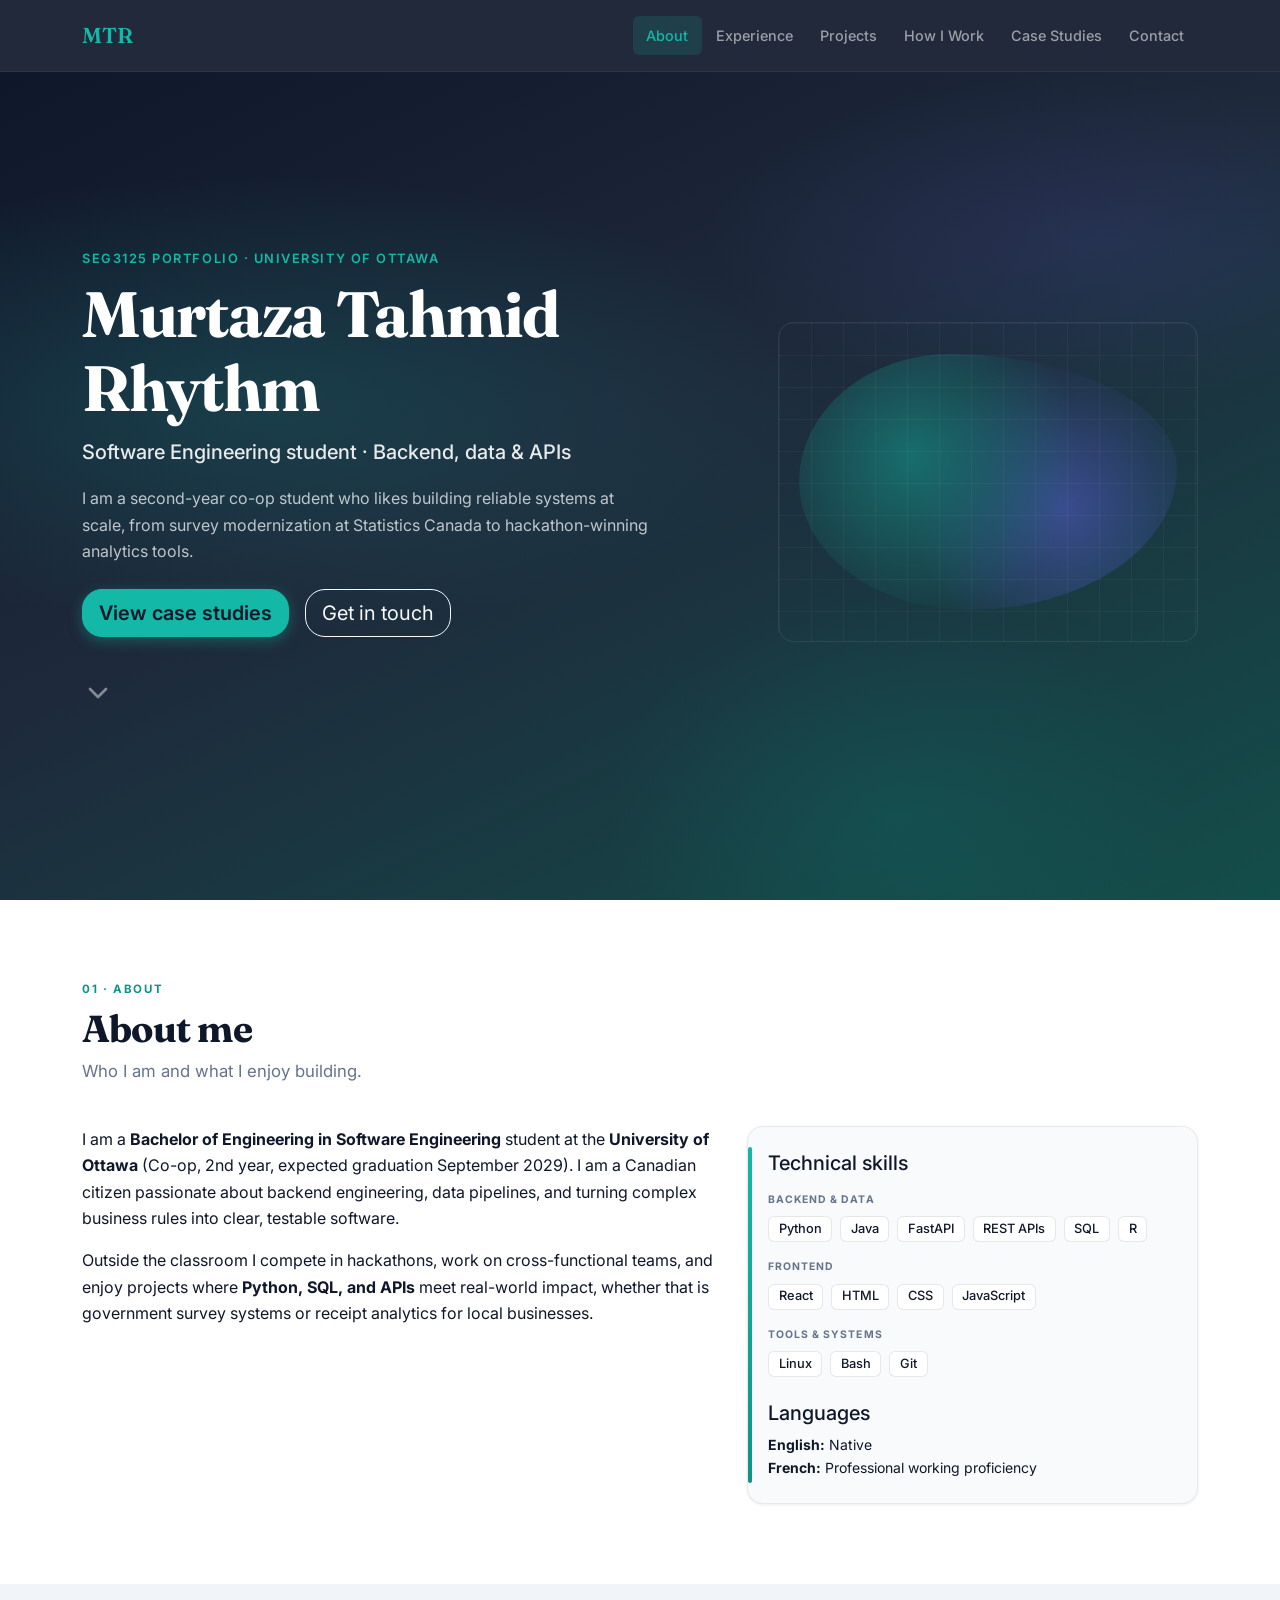
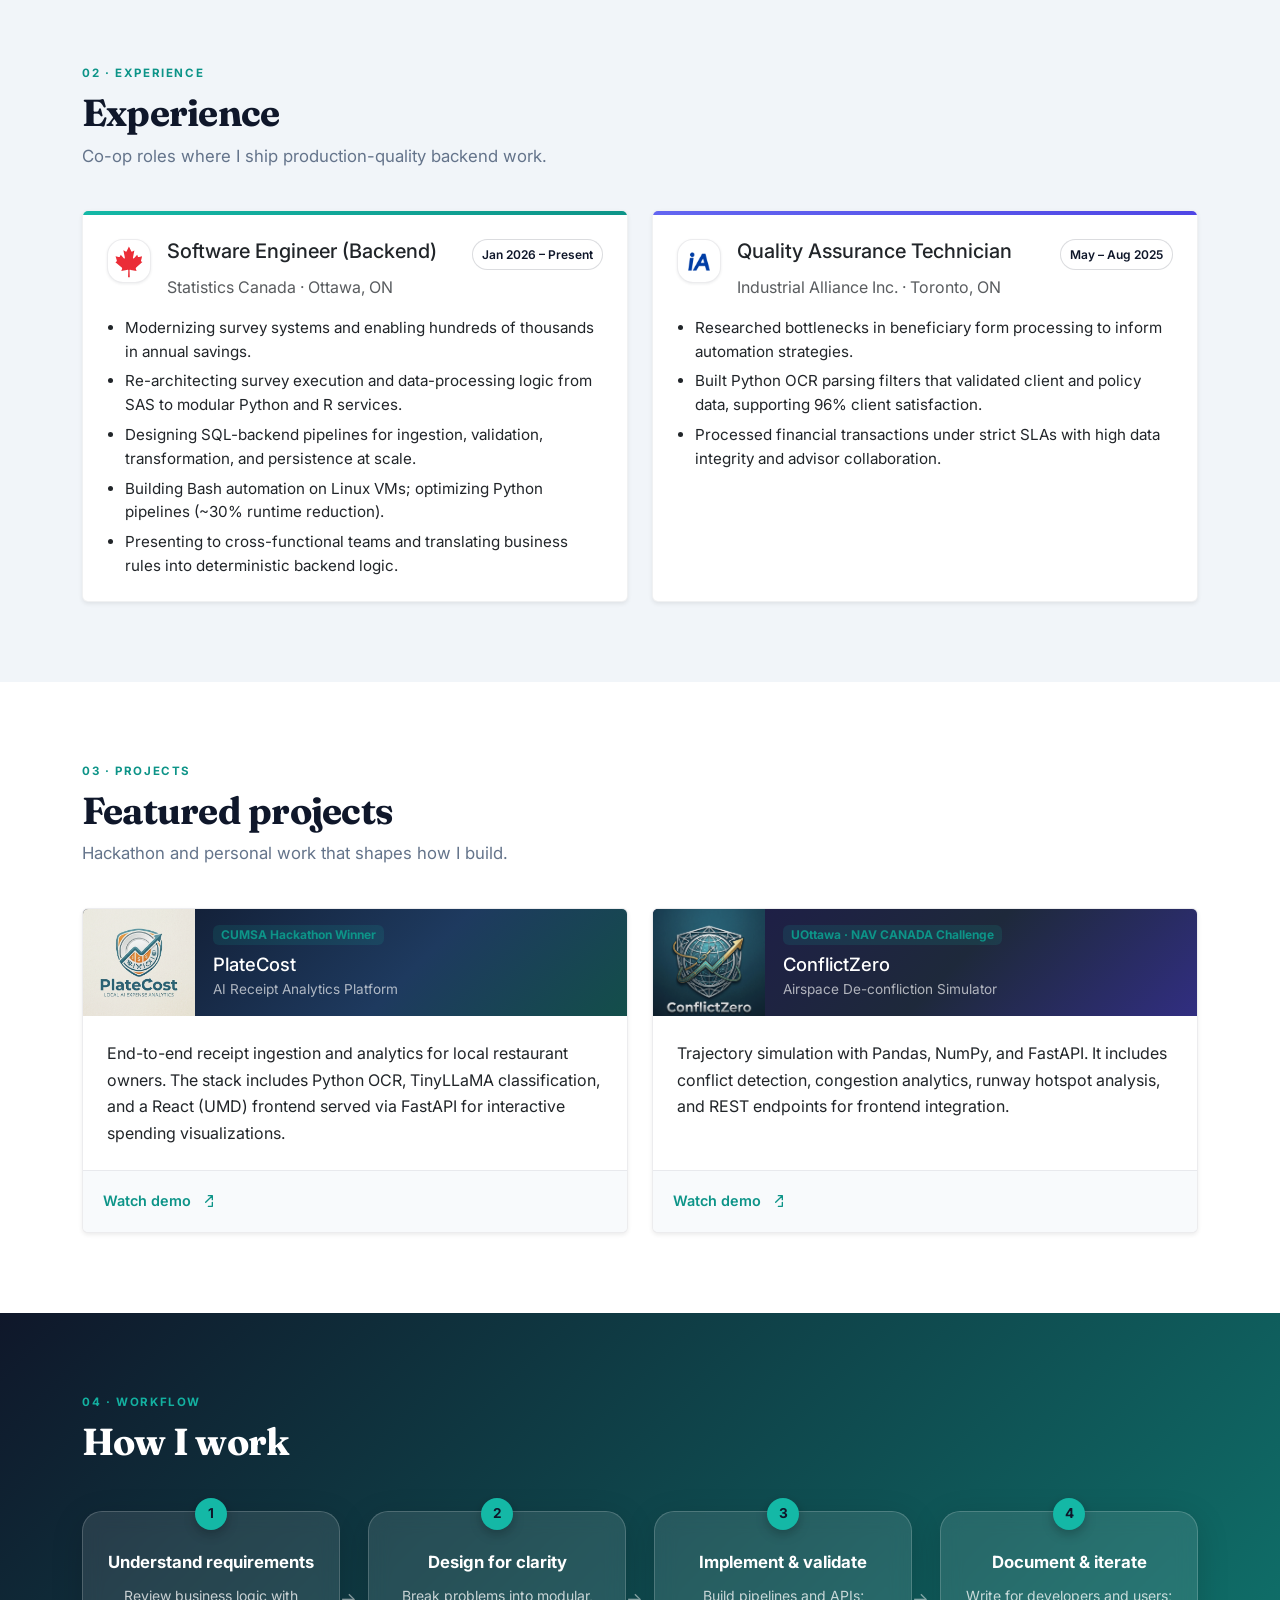
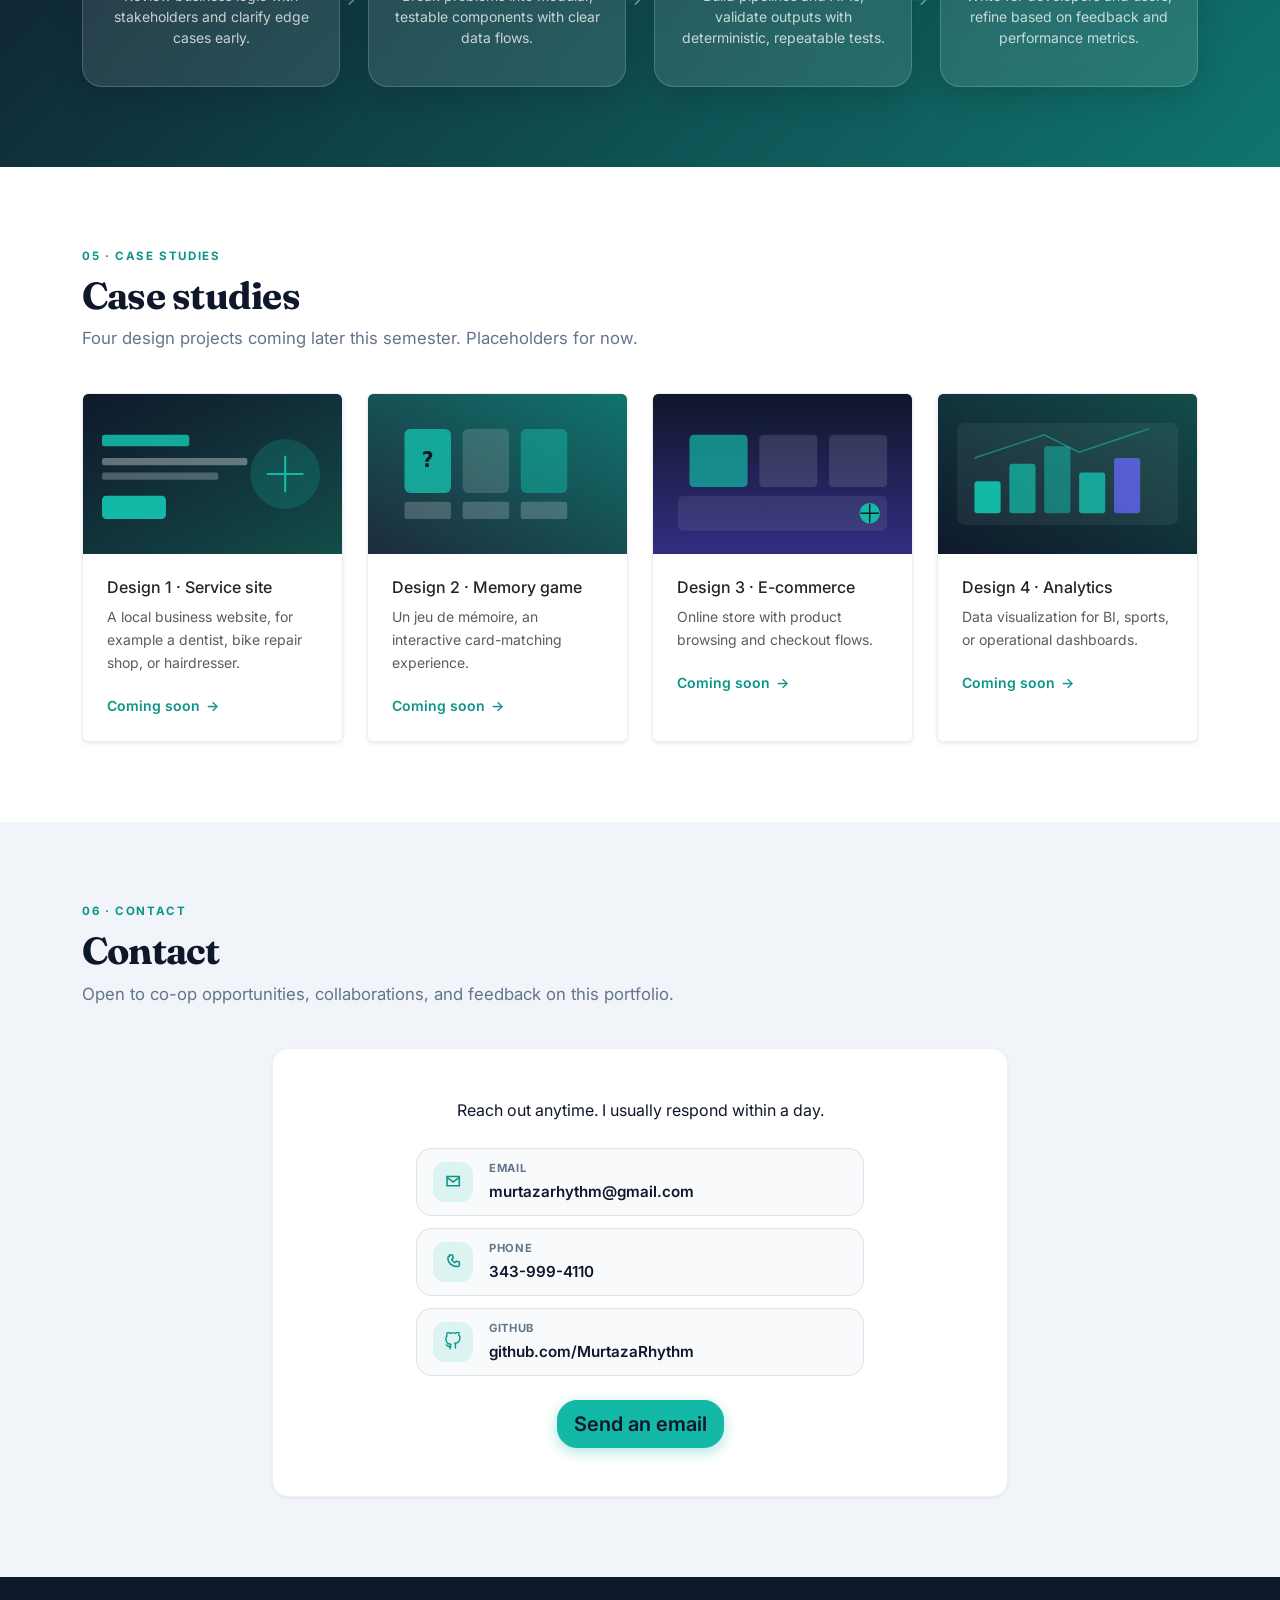
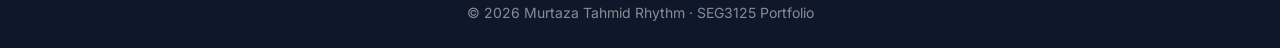
==== commit b034294c: "updated logos for experiences" ====
--- a/index.html
+++ b/index.html
@@ -95,8 +95,8 @@
       <div class="container">
         <div class="section-header reveal-ready"><p class="section-eyebrow">02 · Experience</p><h2 id="experience-heading" class="section-title display-font">Experience</h2><p class="section-lead">Co-op roles where I ship production-quality backend work.</p></div>
         <div class="row g-4">
-          <div class="col-md-6"><article class="card experience-card h-100 border-0 shadow-sm reveal-card"><div class="experience-card-stripe experience-card-stripe--teal"></div><div class="card-body p-4"><div class="experience-card-head mb-3"><div class="experience-avatar experience-avatar--teal" aria-hidden="true">SC</div><div class="flex-grow-1"><div class="d-flex justify-content-between align-items-start flex-wrap gap-2 mb-1"><h3 class="h5 card-title mb-0">Software Engineer (Backend)</h3><span class="date-pill">Jan 2026 – Present</span></div><p class="text-muted mb-0">Statistics Canada · Ottawa, ON</p></div></div><ul class="experience-bullets"><li>Modernizing survey systems and enabling hundreds of thousands in annual savings.</li><li>Re-architecting survey execution and data-processing logic from SAS to modular Python and R services.</li><li>Designing SQL-backend pipelines for ingestion, validation, transformation, and persistence at scale.</li><li>Building Bash automation on Linux VMs; optimizing Python pipelines (~30% runtime reduction).</li><li>Presenting to cross-functional teams and translating business rules into deterministic backend logic.</li></ul></div></article></div>
-          <div class="col-md-6"><article class="card experience-card h-100 border-0 shadow-sm reveal-card"><div class="experience-card-stripe experience-card-stripe--indigo"></div><div class="card-body p-4"><div class="experience-card-head mb-3"><div class="experience-avatar experience-avatar--indigo" aria-hidden="true">IA</div><div class="flex-grow-1"><div class="d-flex justify-content-between align-items-start flex-wrap gap-2 mb-1"><h3 class="h5 card-title mb-0">Quality Assurance Technician</h3><span class="date-pill">May – Aug 2025</span></div><p class="text-muted mb-0">Industrial Alliance Inc. · Toronto, ON</p></div></div><ul class="experience-bullets"><li>Researched bottlenecks in beneficiary form processing to inform automation strategies.</li><li>Built Python OCR parsing filters that validated client and policy data, supporting 96% client satisfaction.</li><li>Processed financial transactions under strict SLAs with high data integrity and advisor collaboration.</li></ul></div></article></div>
+          <div class="col-md-6"><article class="card experience-card h-100 border-0 shadow-sm reveal-card"><div class="experience-card-stripe experience-card-stripe--teal"></div><div class="card-body p-4"><div class="experience-card-head mb-3"><div class="experience-avatar"><img src="assets/statcan-logo.svg" alt="" width="44" height="44" class="experience-avatar-img"></div><div class="flex-grow-1"><div class="d-flex justify-content-between align-items-start flex-wrap gap-2 mb-1"><h3 class="h5 card-title mb-0">Software Engineer (Backend)</h3><span class="date-pill">Jan 2026 – Present</span></div><p class="text-muted mb-0">Statistics Canada · Ottawa, ON</p></div></div><ul class="experience-bullets"><li>Modernizing survey systems and enabling hundreds of thousands in annual savings.</li><li>Re-architecting survey execution and data-processing logic from SAS to modular Python and R services.</li><li>Designing SQL-backend pipelines for ingestion, validation, transformation, and persistence at scale.</li><li>Building Bash automation on Linux VMs; optimizing Python pipelines (~30% runtime reduction).</li><li>Presenting to cross-functional teams and translating business rules into deterministic backend logic.</li></ul></div></article></div>
+          <div class="col-md-6"><article class="card experience-card h-100 border-0 shadow-sm reveal-card"><div class="experience-card-stripe experience-card-stripe--indigo"></div><div class="card-body p-4"><div class="experience-card-head mb-3"><div class="experience-avatar"><img src="assets/ia-logo.png" alt="" width="44" height="44" class="experience-avatar-img"></div><div class="flex-grow-1"><div class="d-flex justify-content-between align-items-start flex-wrap gap-2 mb-1"><h3 class="h5 card-title mb-0">Quality Assurance Technician</h3><span class="date-pill">May – Aug 2025</span></div><p class="text-muted mb-0">Industrial Alliance Inc. · Toronto, ON</p></div></div><ul class="experience-bullets"><li>Researched bottlenecks in beneficiary form processing to inform automation strategies.</li><li>Built Python OCR parsing filters that validated client and policy data, supporting 96% client satisfaction.</li><li>Processed financial transactions under strict SLAs with high data integrity and advisor collaboration.</li></ul></div></article></div>
         </div>
       </div>
     </section>
--- a/css/styles.css
+++ b/css/styles.css
@@ -469,18 +469,18 @@
   display: flex;
   align-items: center;
   justify-content: center;
-  font-weight: 800;
-  font-size: 0.8rem;
-  color: var(--color-white);
-  letter-spacing: 0.02em;
-}
-
-.experience-avatar--teal {
-  background: linear-gradient(135deg, var(--color-accent-dark), var(--color-navy-light));
-}
-
-.experience-avatar--indigo {
-  background: linear-gradient(135deg, var(--color-indigo), #4338ca);
+  overflow: hidden;
+  background: var(--color-white);
+  border: 1px solid rgba(15, 23, 42, 0.08);
+  padding: 0.3rem;
+  box-shadow: var(--shadow-sm);
+}
+
+.experience-avatar-img {
+  width: 100%;
+  height: 100%;
+  object-fit: contain;
+  display: block;
 }
 
 .date-pill {
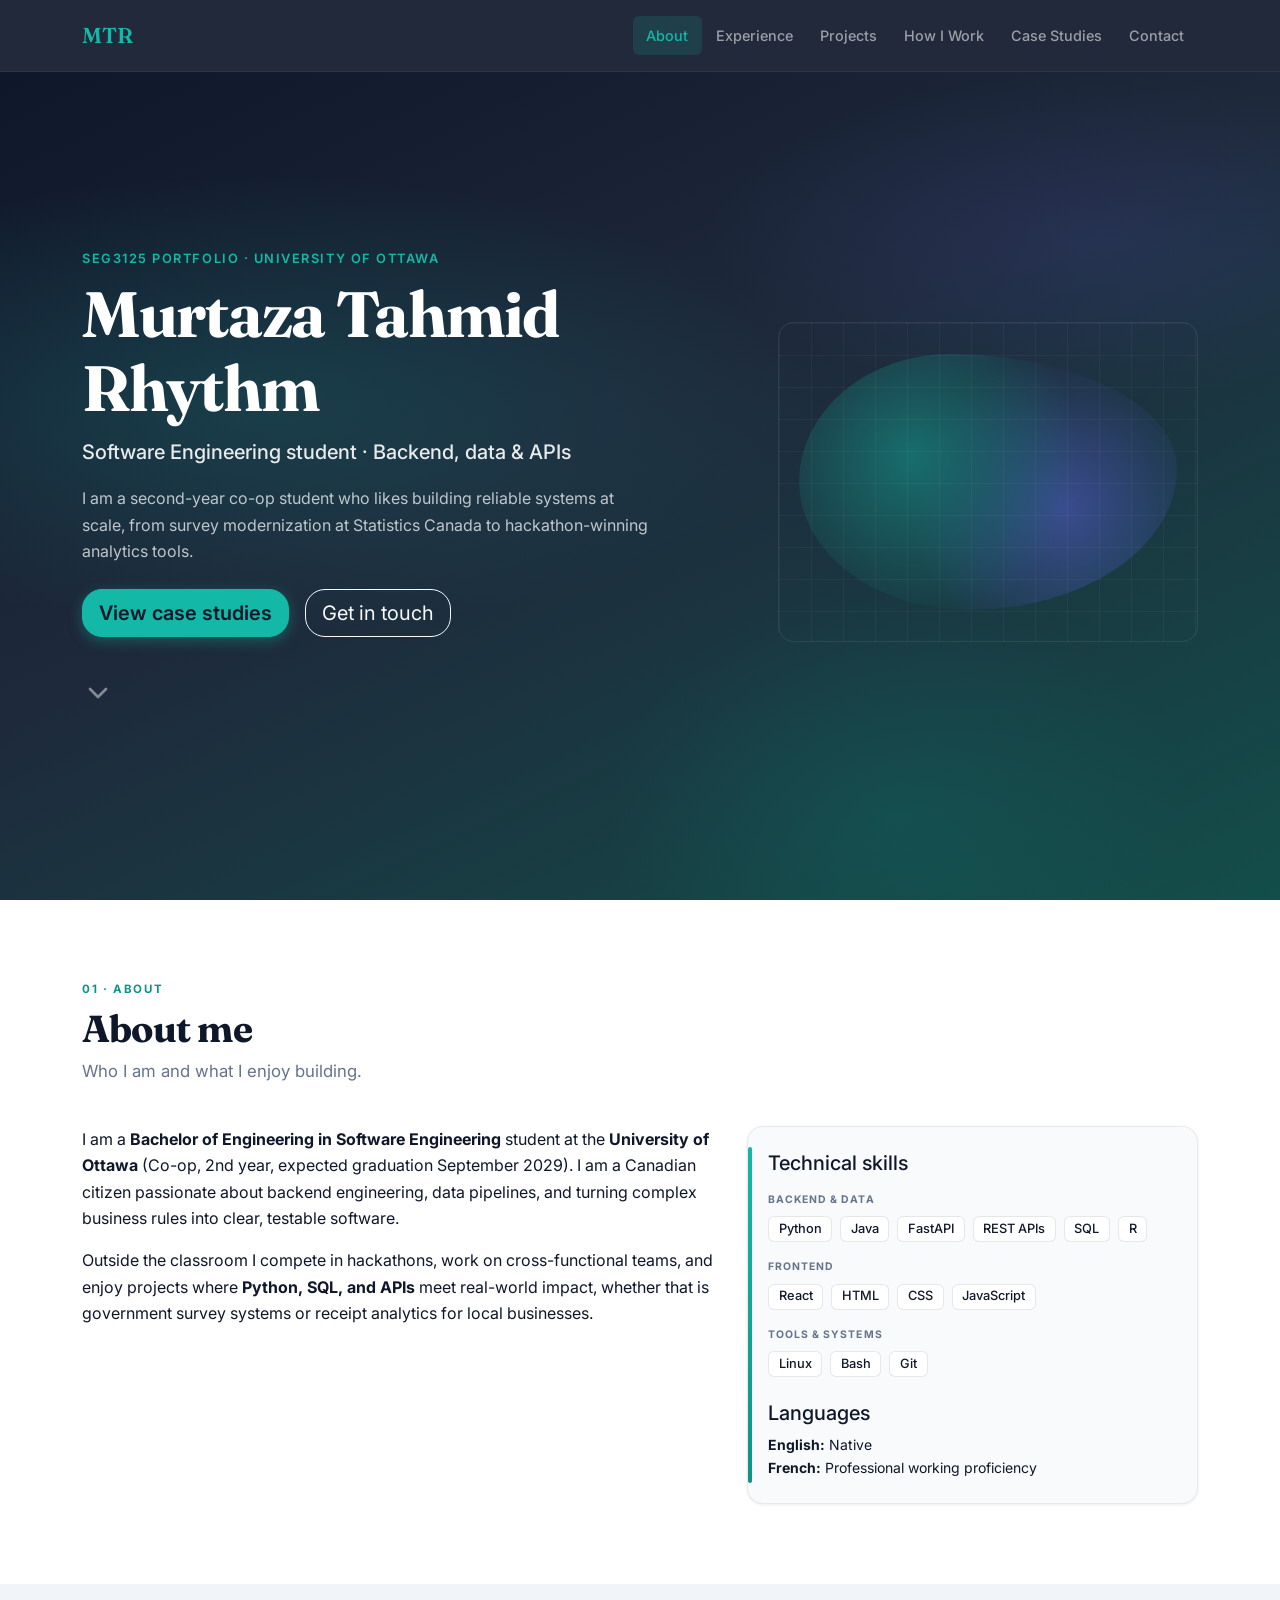
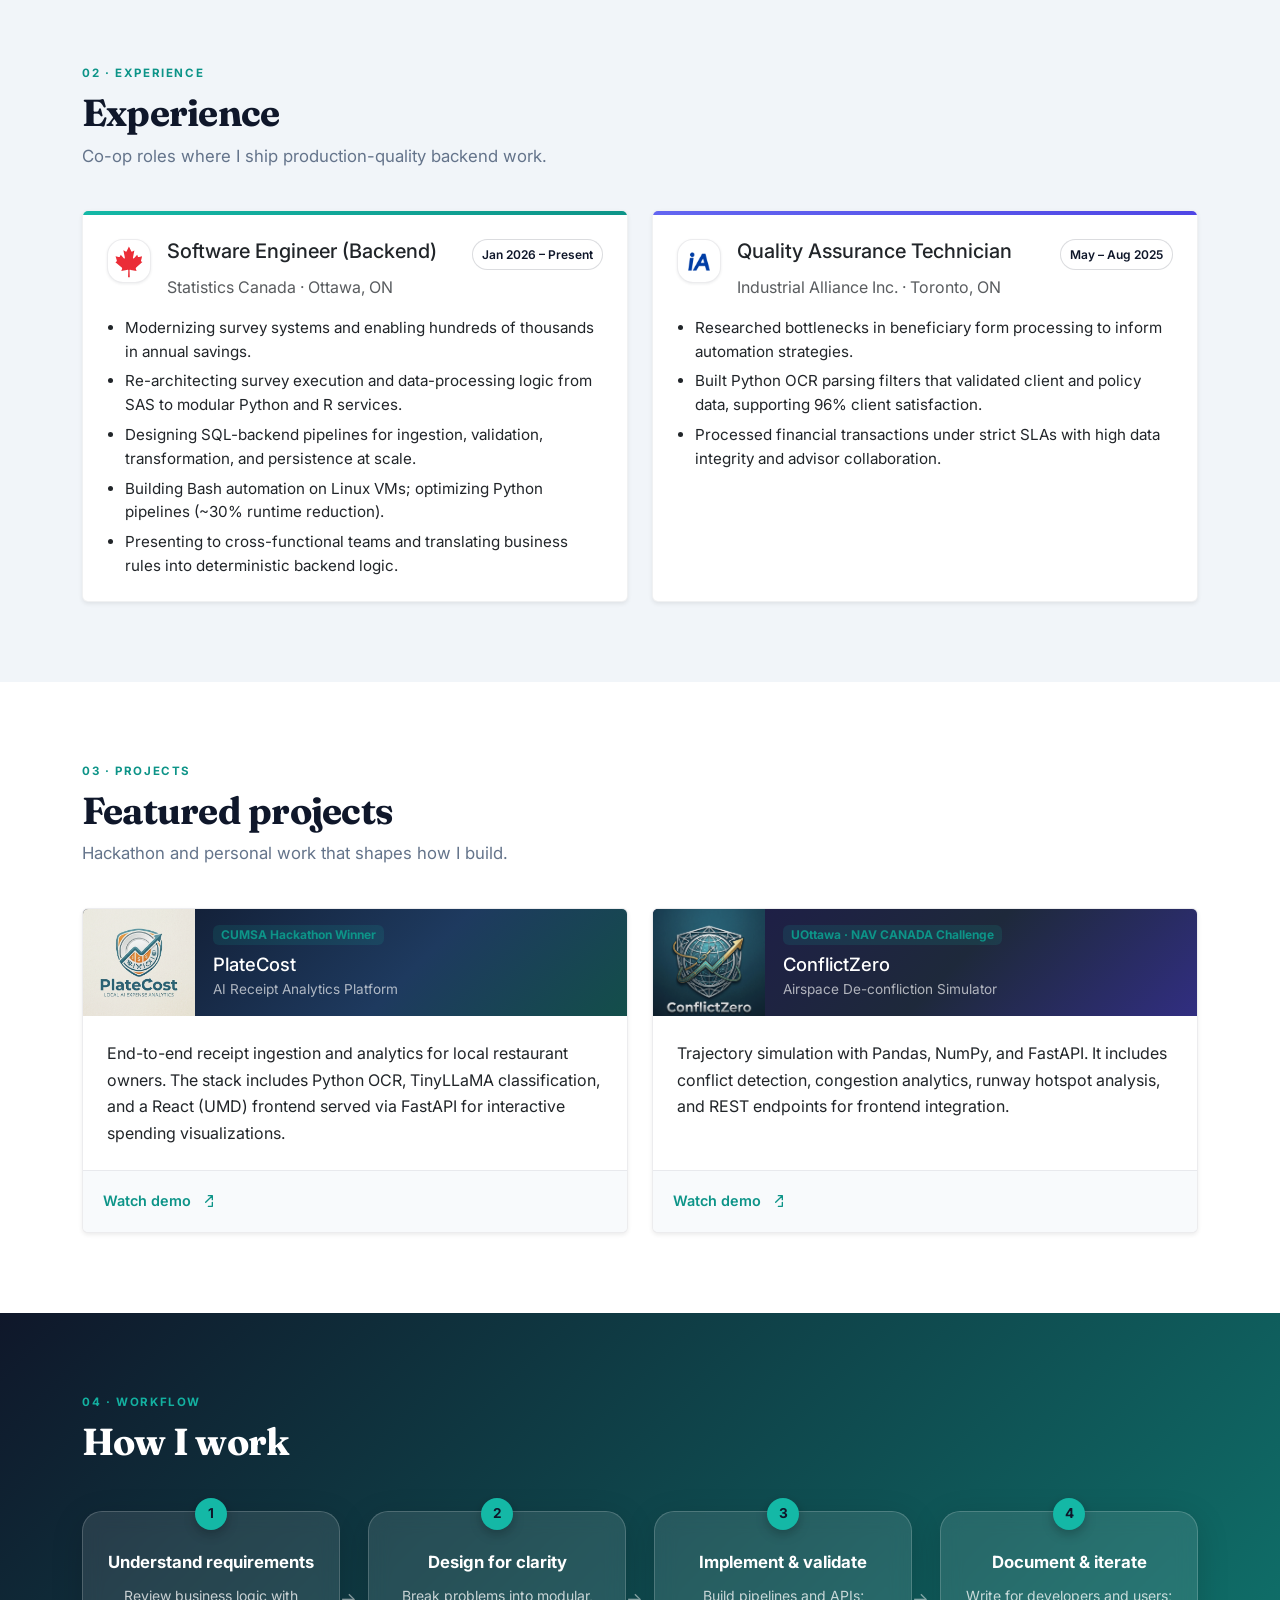
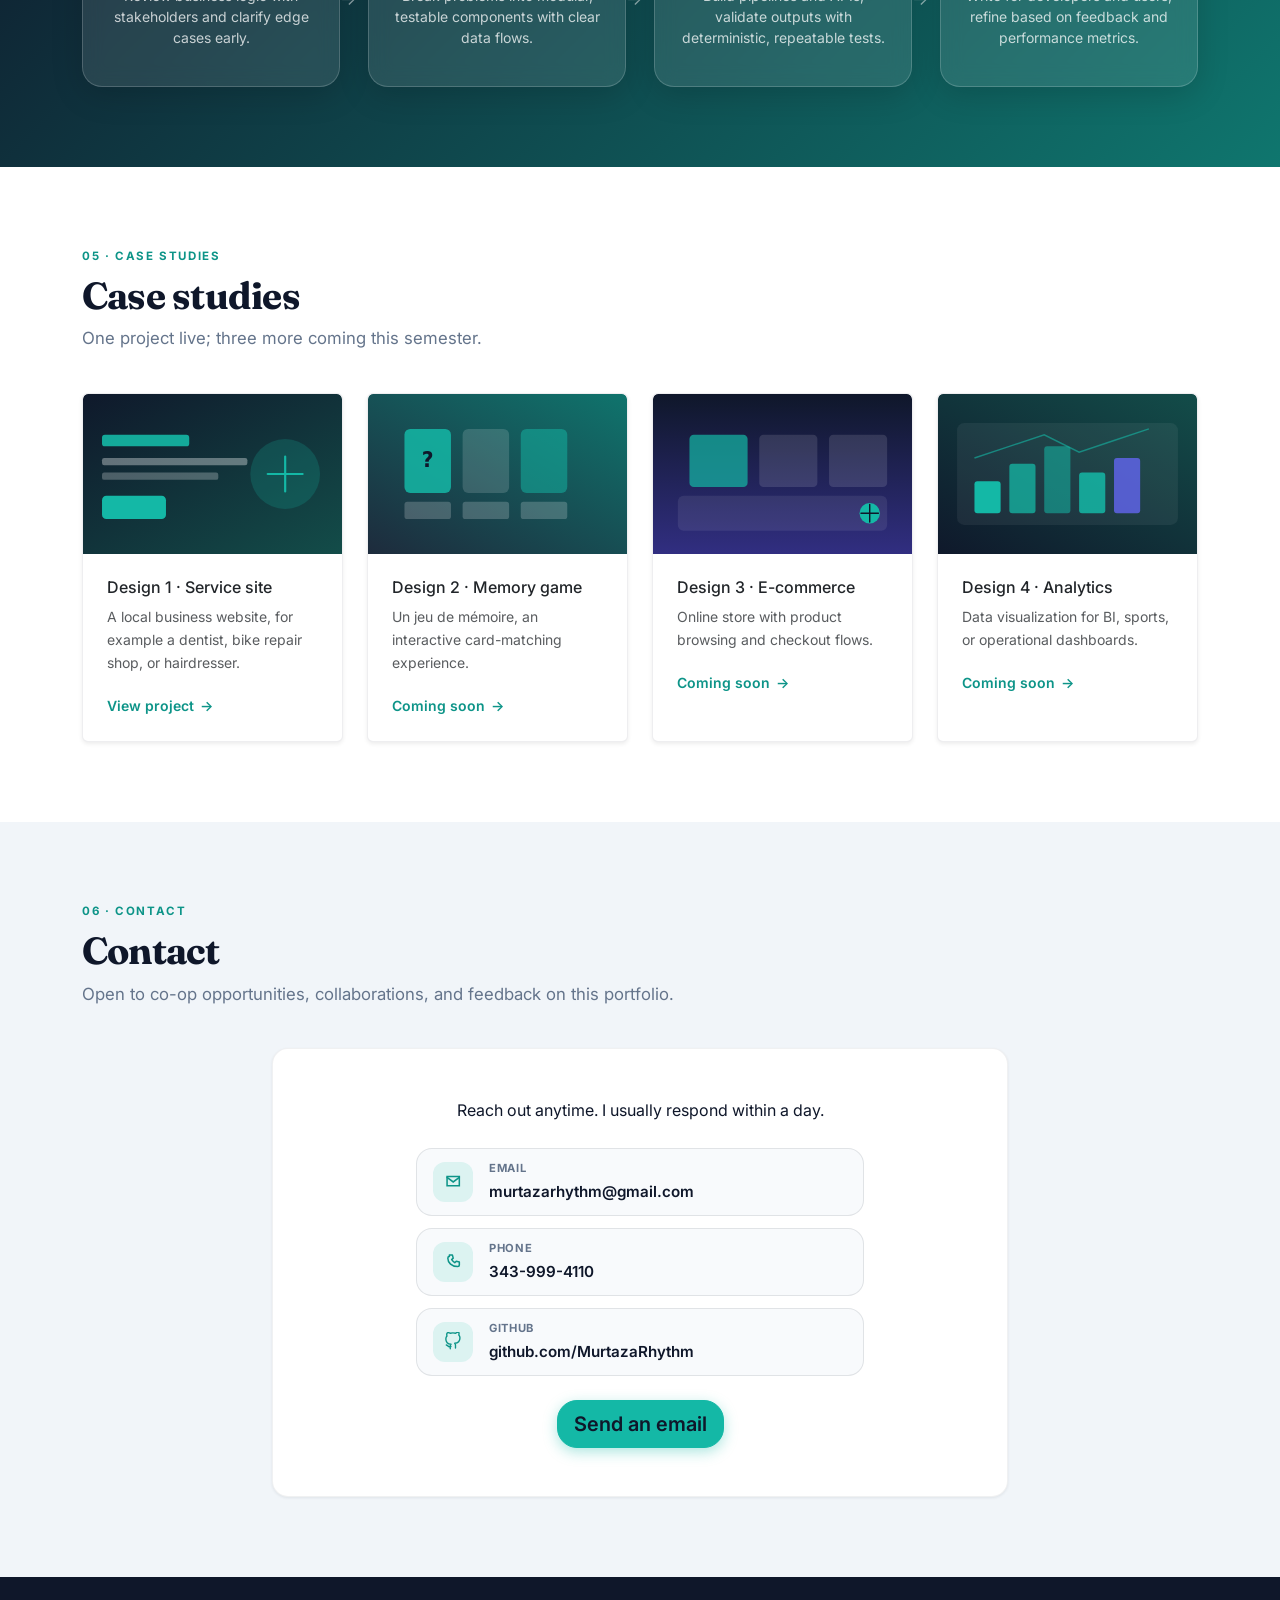
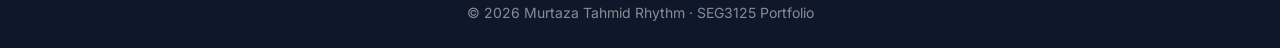
==== commit 2ba28177: "updated for assingment 2" ====
--- a/index.html
+++ b/index.html
@@ -125,9 +125,9 @@
 
     <section id="case-studies" class="section section-light" aria-labelledby="case-studies-heading">
       <div class="container">
-        <div class="section-header reveal-ready"><p class="section-eyebrow">05 · Case Studies</p><h2 id="case-studies-heading" class="section-title display-font">Case studies</h2><p class="section-lead">Four design projects coming later this semester. Placeholders for now.</p></div>
+        <div class="section-header reveal-ready"><p class="section-eyebrow">05 · Case Studies</p><h2 id="case-studies-heading" class="section-title display-font">Case studies</h2><p class="section-lead">One project live; three more coming this semester.</p></div>
         <div class="row g-4">
-          <div class="col-md-6 col-lg-3"><a href="case-studies/service-site.html" class="case-card-link" aria-label="Design 1 Service site case study, coming soon"><article class="card case-card h-100 border-0 shadow-sm reveal-card"><img src="assets/case-service.svg" class="card-img-top case-img" alt="Placeholder illustration for a local service business website" width="400" height="220"><div class="card-body p-4"><h3 class="h6 card-title">Design 1 · Service site</h3><p class="small text-muted mb-3">A local business website, for example a dentist, bike repair shop, or hairdresser.</p><div class="case-card-footer">Coming soon <span aria-hidden="true">→</span></div></div></article></a></div>
+          <div class="col-md-6 col-lg-3"><a href="https://murtazarhythm.github.io/Assignment2SEG3125/contact" class="case-card-link" target="_blank" rel="noopener noreferrer" aria-label="Design 1 Service site case study, view project (opens in new tab)"><article class="card case-card h-100 border-0 shadow-sm reveal-card"><img src="assets/case-service.svg" class="card-img-top case-img" alt="Placeholder illustration for a local service business website" width="400" height="220"><div class="card-body p-4"><h3 class="h6 card-title">Design 1 · Service site</h3><p class="small text-muted mb-3">A local business website, for example a dentist, bike repair shop, or hairdresser.</p><div class="case-card-footer">View project <span aria-hidden="true">→</span></div></div></article></a></div>
           <div class="col-md-6 col-lg-3"><a href="case-studies/memory-game.html" class="case-card-link" aria-label="Design 2 Memory game case study, coming soon"><article class="card case-card h-100 border-0 shadow-sm reveal-card"><img src="assets/case-memory.svg" class="card-img-top case-img" alt="Placeholder illustration for a memory card game" width="400" height="220"><div class="card-body p-4"><h3 class="h6 card-title">Design 2 · Memory game</h3><p class="small text-muted mb-3">Un jeu de mémoire, an interactive card-matching experience.</p><div class="case-card-footer">Coming soon <span aria-hidden="true">→</span></div></div></article></a></div>
           <div class="col-md-6 col-lg-3"><a href="case-studies/ecommerce.html" class="case-card-link" aria-label="Design 3 E-commerce case study, coming soon"><article class="card case-card h-100 border-0 shadow-sm reveal-card"><img src="assets/case-ecommerce.svg" class="card-img-top case-img" alt="Placeholder illustration for an e-commerce storefront" width="400" height="220"><div class="card-body p-4"><h3 class="h6 card-title">Design 3 · E-commerce</h3><p class="small text-muted mb-3">Online store with product browsing and checkout flows.</p><div class="case-card-footer">Coming soon <span aria-hidden="true">→</span></div></div></article></a></div>
           <div class="col-md-6 col-lg-3"><a href="case-studies/analytics.html" class="case-card-link" aria-label="Design 4 Analytics case study, coming soon"><article class="card case-card h-100 border-0 shadow-sm reveal-card"><img src="assets/case-analytics.svg" class="card-img-top case-img" alt="Placeholder illustration for a data analytics dashboard" width="400" height="220"><div class="card-body p-4"><h3 class="h6 card-title">Design 4 · Analytics</h3><p class="small text-muted mb-3">Data visualization for BI, sports, or operational dashboards.</p><div class="case-card-footer">Coming soon <span aria-hidden="true">→</span></div></div></article></a></div>
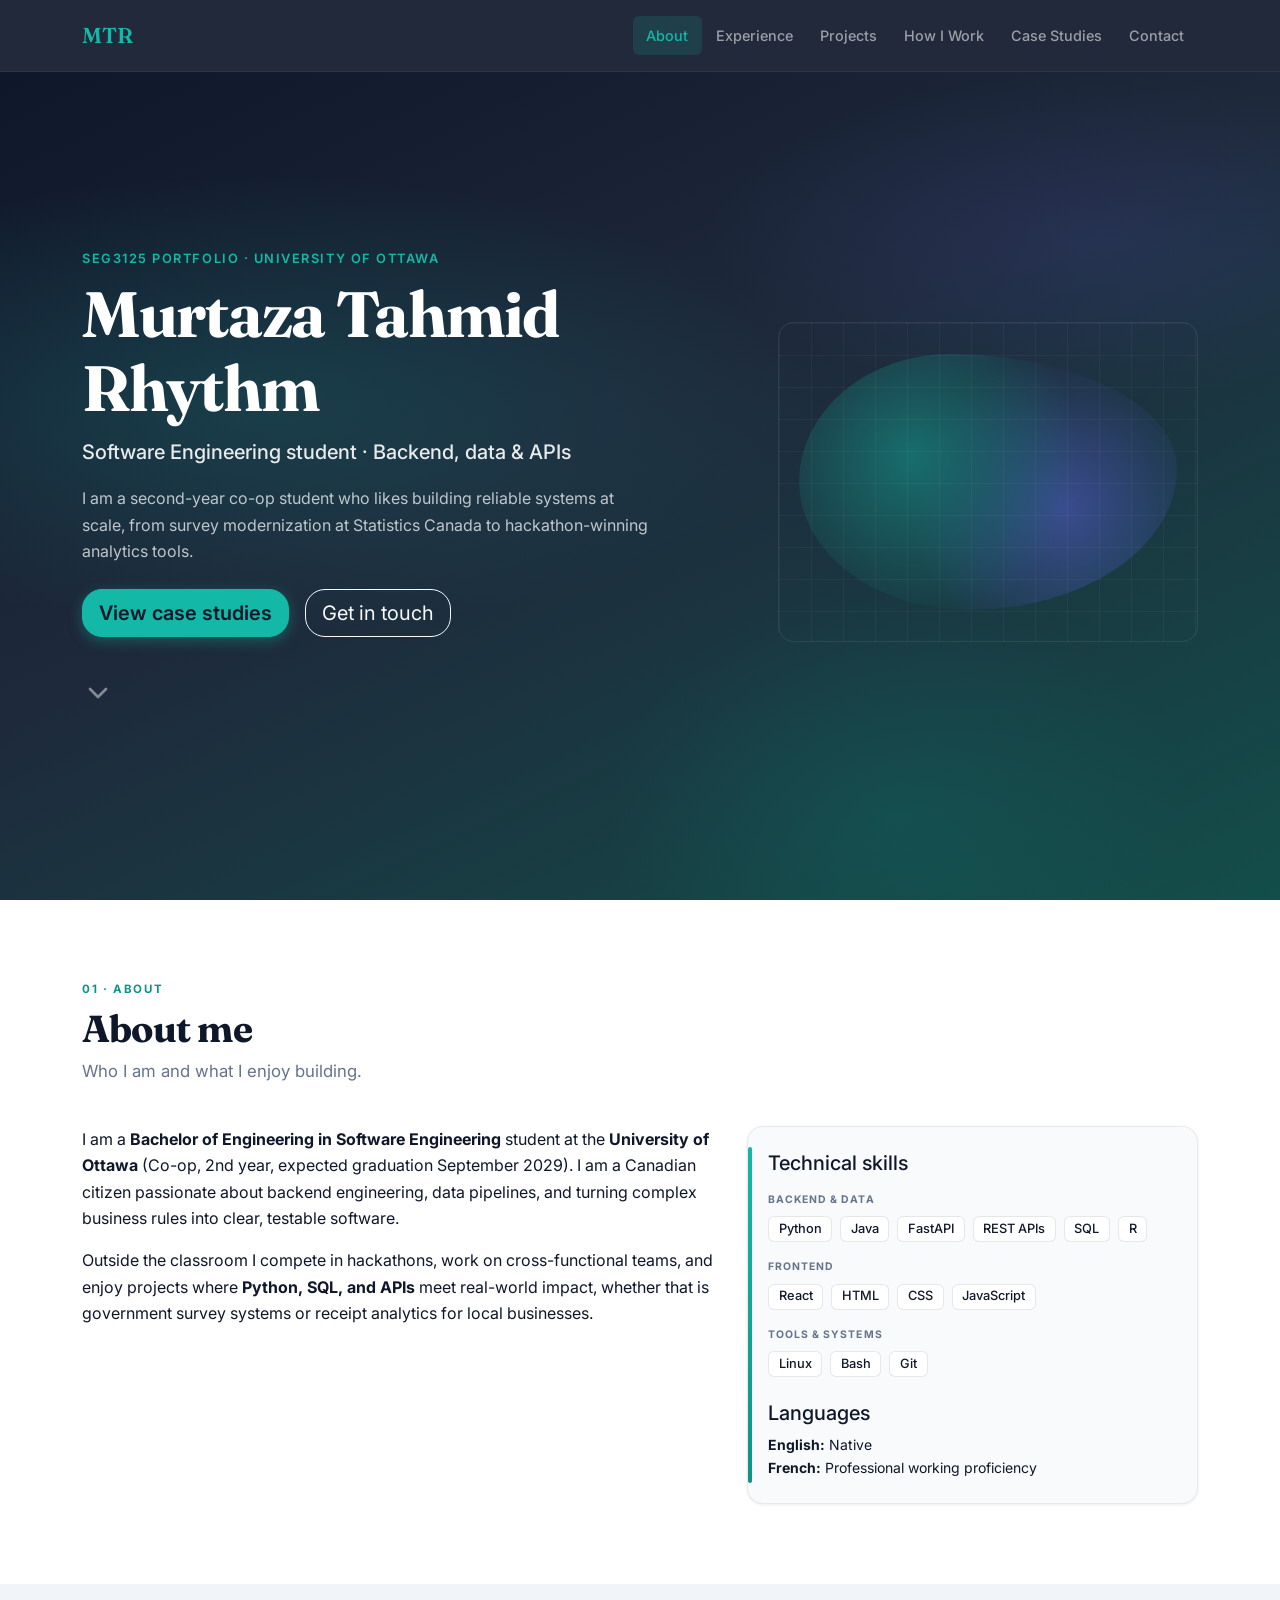
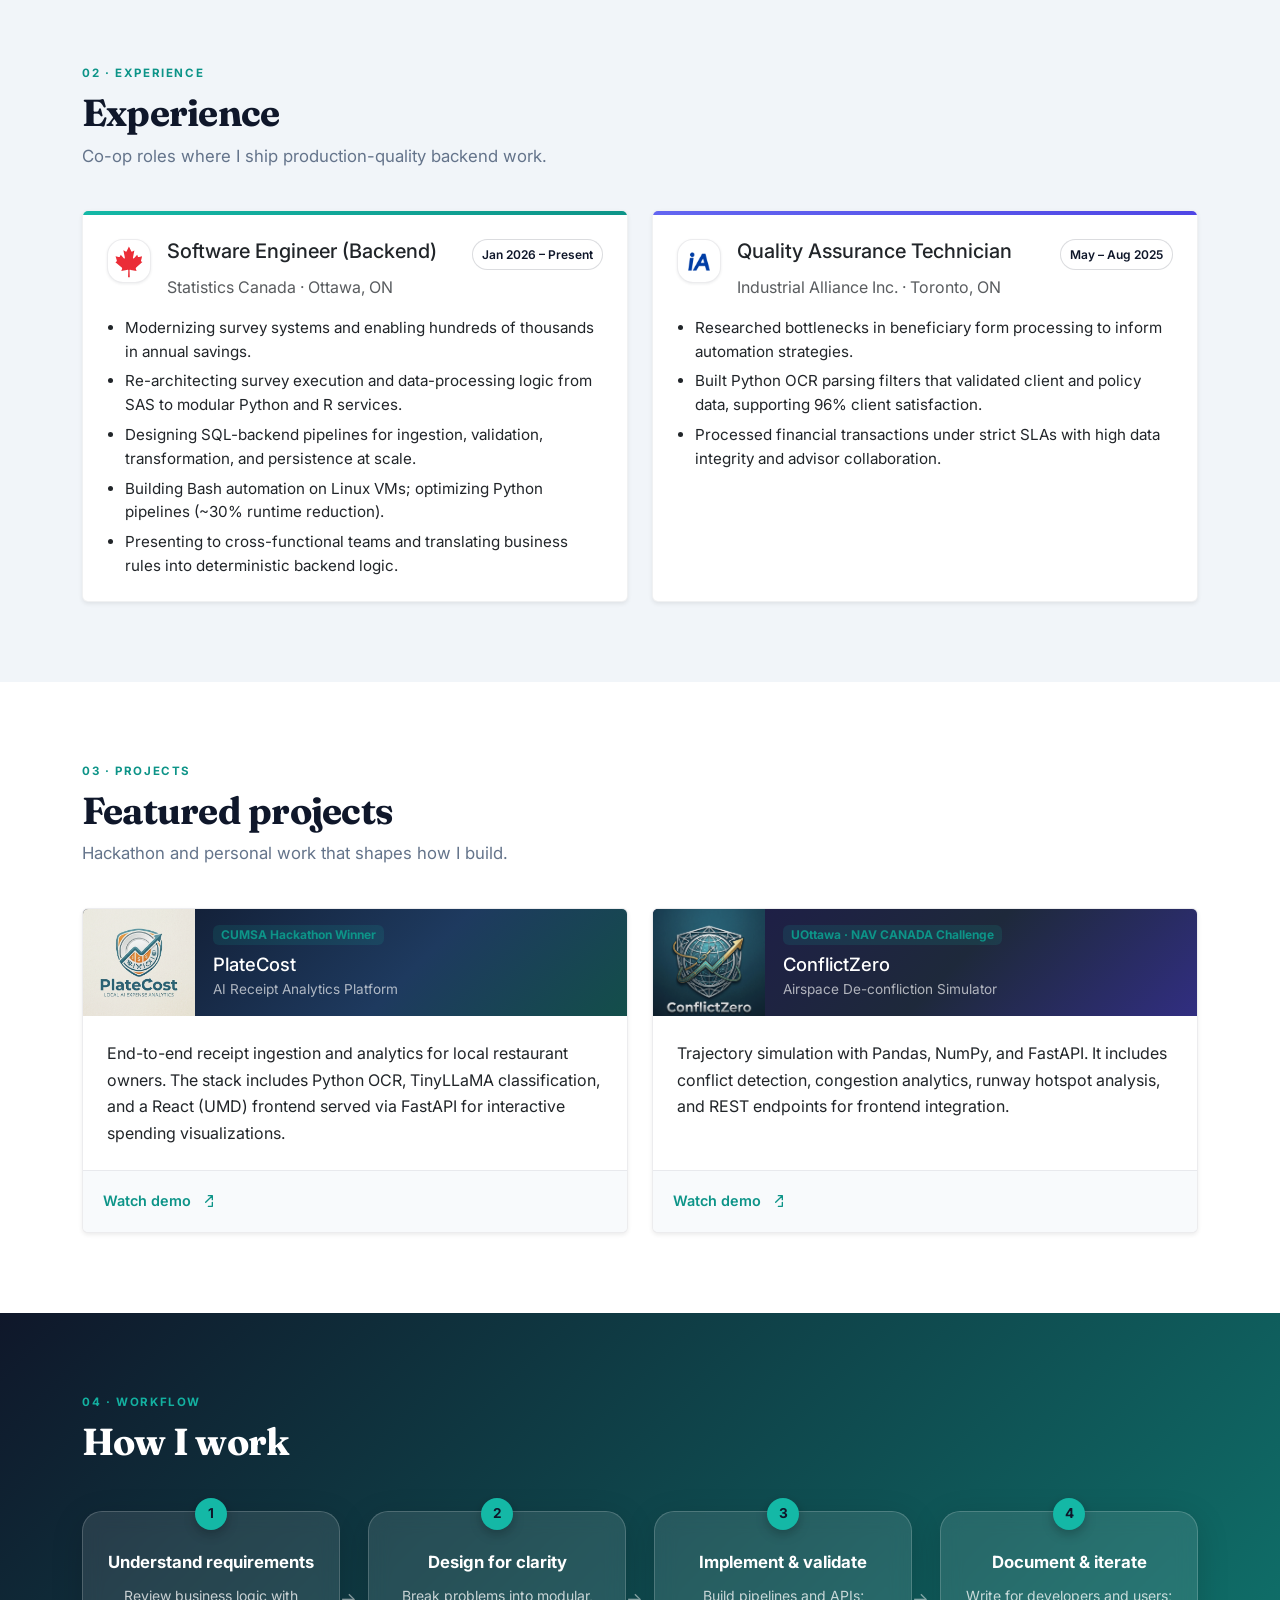
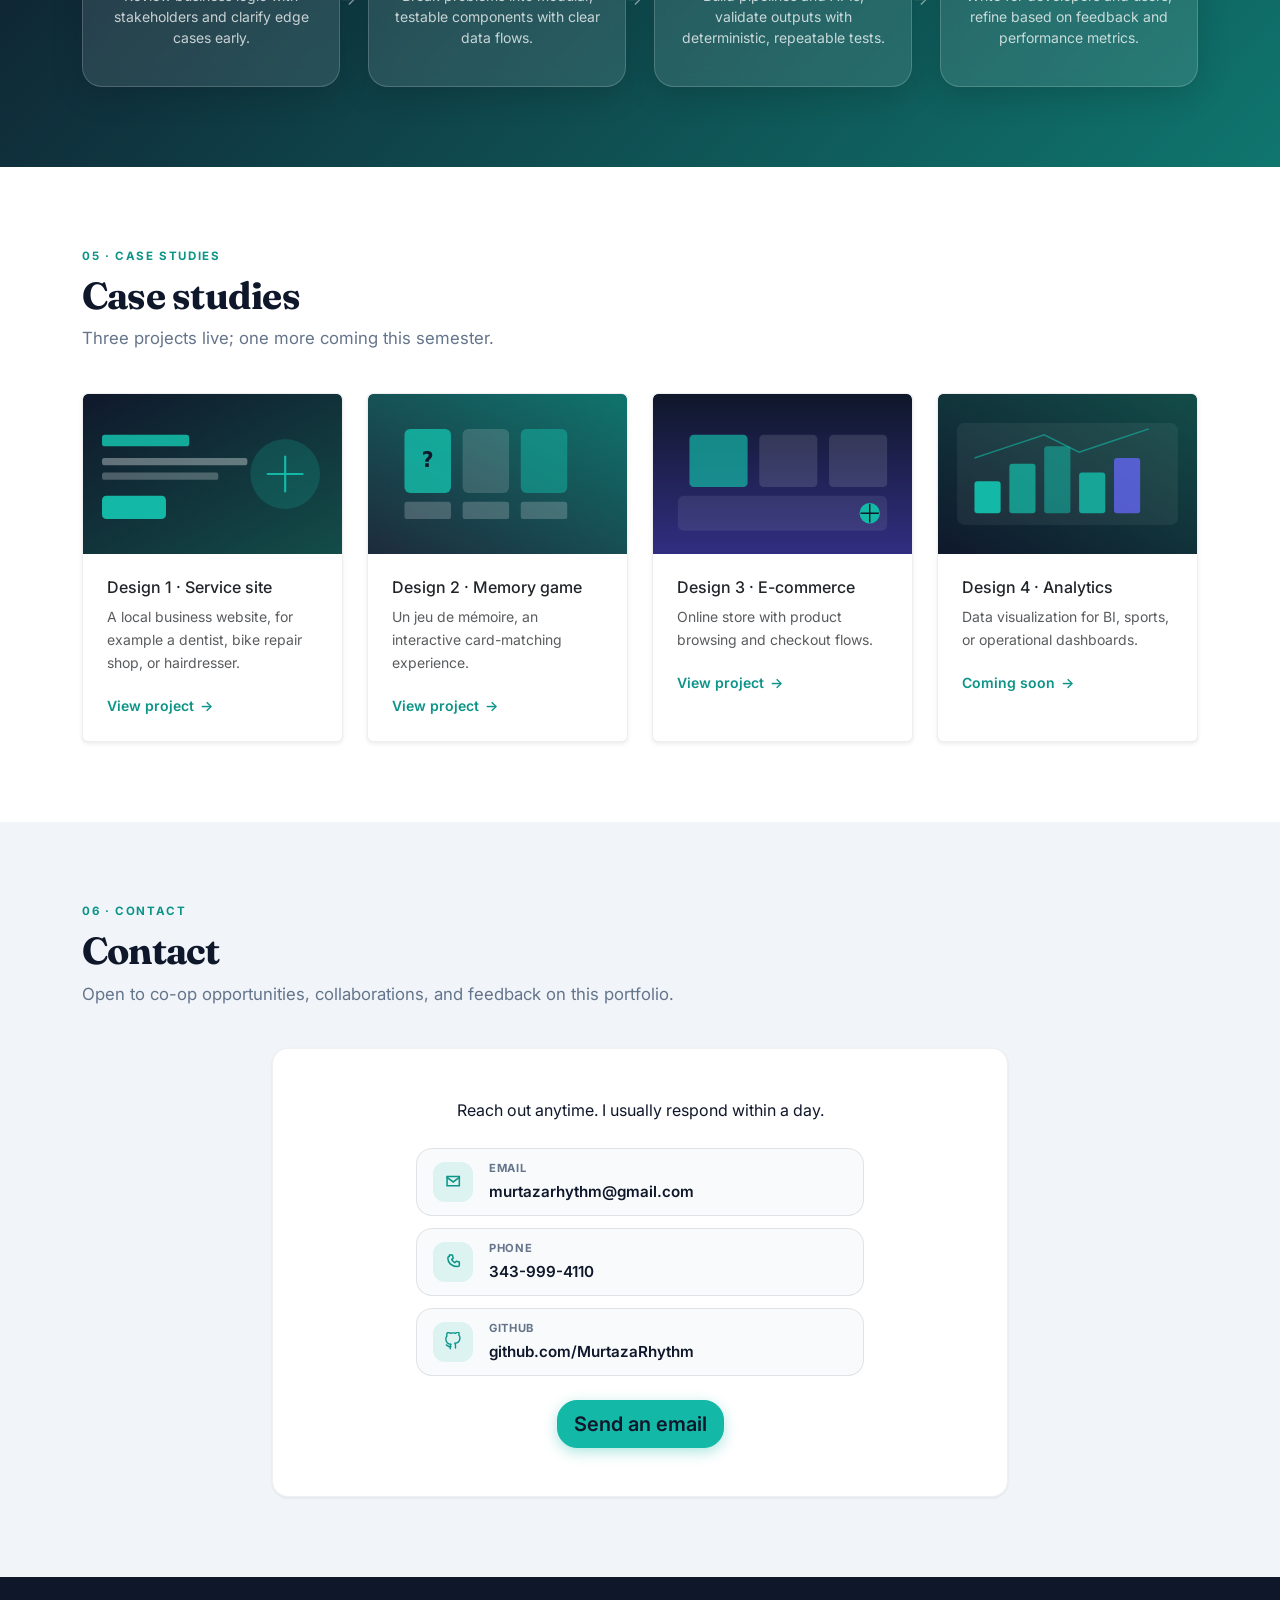
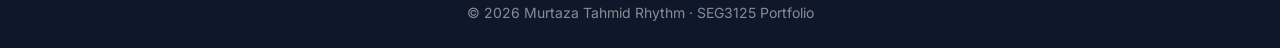
==== commit f274e525: "changes updated" ====
--- a/index.html
+++ b/index.html
@@ -125,11 +125,11 @@
 
     <section id="case-studies" class="section section-light" aria-labelledby="case-studies-heading">
       <div class="container">
-        <div class="section-header reveal-ready"><p class="section-eyebrow">05 · Case Studies</p><h2 id="case-studies-heading" class="section-title display-font">Case studies</h2><p class="section-lead">One project live; three more coming this semester.</p></div>
+        <div class="section-header reveal-ready"><p class="section-eyebrow">05 · Case Studies</p><h2 id="case-studies-heading" class="section-title display-font">Case studies</h2><p class="section-lead">Three projects live; one more coming this semester.</p></div>
         <div class="row g-4">
-          <div class="col-md-6 col-lg-3"><a href="https://murtazarhythm.github.io/Assignment2SEG3125/contact" class="case-card-link" target="_blank" rel="noopener noreferrer" aria-label="Design 1 Service site case study, view project (opens in new tab)"><article class="card case-card h-100 border-0 shadow-sm reveal-card"><img src="assets/case-service.svg" class="card-img-top case-img" alt="Placeholder illustration for a local service business website" width="400" height="220"><div class="card-body p-4"><h3 class="h6 card-title">Design 1 · Service site</h3><p class="small text-muted mb-3">A local business website, for example a dentist, bike repair shop, or hairdresser.</p><div class="case-card-footer">View project <span aria-hidden="true">→</span></div></div></article></a></div>
-          <div class="col-md-6 col-lg-3"><a href="case-studies/memory-game.html" class="case-card-link" aria-label="Design 2 Memory game case study, coming soon"><article class="card case-card h-100 border-0 shadow-sm reveal-card"><img src="assets/case-memory.svg" class="card-img-top case-img" alt="Placeholder illustration for a memory card game" width="400" height="220"><div class="card-body p-4"><h3 class="h6 card-title">Design 2 · Memory game</h3><p class="small text-muted mb-3">Un jeu de mémoire, an interactive card-matching experience.</p><div class="case-card-footer">Coming soon <span aria-hidden="true">→</span></div></div></article></a></div>
-          <div class="col-md-6 col-lg-3"><a href="case-studies/ecommerce.html" class="case-card-link" aria-label="Design 3 E-commerce case study, coming soon"><article class="card case-card h-100 border-0 shadow-sm reveal-card"><img src="assets/case-ecommerce.svg" class="card-img-top case-img" alt="Placeholder illustration for an e-commerce storefront" width="400" height="220"><div class="card-body p-4"><h3 class="h6 card-title">Design 3 · E-commerce</h3><p class="small text-muted mb-3">Online store with product browsing and checkout flows.</p><div class="case-card-footer">Coming soon <span aria-hidden="true">→</span></div></div></article></a></div>
+          <div class="col-md-6 col-lg-3"><a href="https://murtazarhythm.github.io/Assignment2SEG3125/" class="case-card-link" target="_blank" rel="noopener noreferrer" aria-label="Design 1 Service site case study, view project (opens in new tab)"><article class="card case-card h-100 border-0 shadow-sm reveal-card"><img src="assets/case-service.svg" class="card-img-top case-img" alt="Placeholder illustration for a local service business website" width="400" height="220"><div class="card-body p-4"><h3 class="h6 card-title">Design 1 · Service site</h3><p class="small text-muted mb-3">A local business website, for example a dentist, bike repair shop, or hairdresser.</p><div class="case-card-footer">View project <span aria-hidden="true">→</span></div></div></article></a></div>
+          <div class="col-md-6 col-lg-3"><a href="https://murtazarhythm.github.io/Memory-Game/" class="case-card-link" target="_blank" rel="noopener noreferrer" aria-label="Design 2 Memory game case study, view project (opens in new tab)"><article class="card case-card h-100 border-0 shadow-sm reveal-card"><img src="assets/case-memory.svg" class="card-img-top case-img" alt="Placeholder illustration for a memory card game" width="400" height="220"><div class="card-body p-4"><h3 class="h6 card-title">Design 2 · Memory game</h3><p class="small text-muted mb-3">Un jeu de mémoire, an interactive card-matching experience.</p><div class="case-card-footer">View project <span aria-hidden="true">→</span></div></div></article></a></div>
+          <div class="col-md-6 col-lg-3"><a href="https://murtazarhythm.github.io/E-commerce-Site/#/" class="case-card-link" target="_blank" rel="noopener noreferrer" aria-label="Design 3 E-commerce case study, view project (opens in new tab)"><article class="card case-card h-100 border-0 shadow-sm reveal-card"><img src="assets/case-ecommerce.svg" class="card-img-top case-img" alt="Placeholder illustration for an e-commerce storefront" width="400" height="220"><div class="card-body p-4"><h3 class="h6 card-title">Design 3 · E-commerce</h3><p class="small text-muted mb-3">Online store with product browsing and checkout flows.</p><div class="case-card-footer">View project <span aria-hidden="true">→</span></div></div></article></a></div>
           <div class="col-md-6 col-lg-3"><a href="case-studies/analytics.html" class="case-card-link" aria-label="Design 4 Analytics case study, coming soon"><article class="card case-card h-100 border-0 shadow-sm reveal-card"><img src="assets/case-analytics.svg" class="card-img-top case-img" alt="Placeholder illustration for a data analytics dashboard" width="400" height="220"><div class="card-body p-4"><h3 class="h6 card-title">Design 4 · Analytics</h3><p class="small text-muted mb-3">Data visualization for BI, sports, or operational dashboards.</p><div class="case-card-footer">Coming soon <span aria-hidden="true">→</span></div></div></article></a></div>
         </div>
       </div>
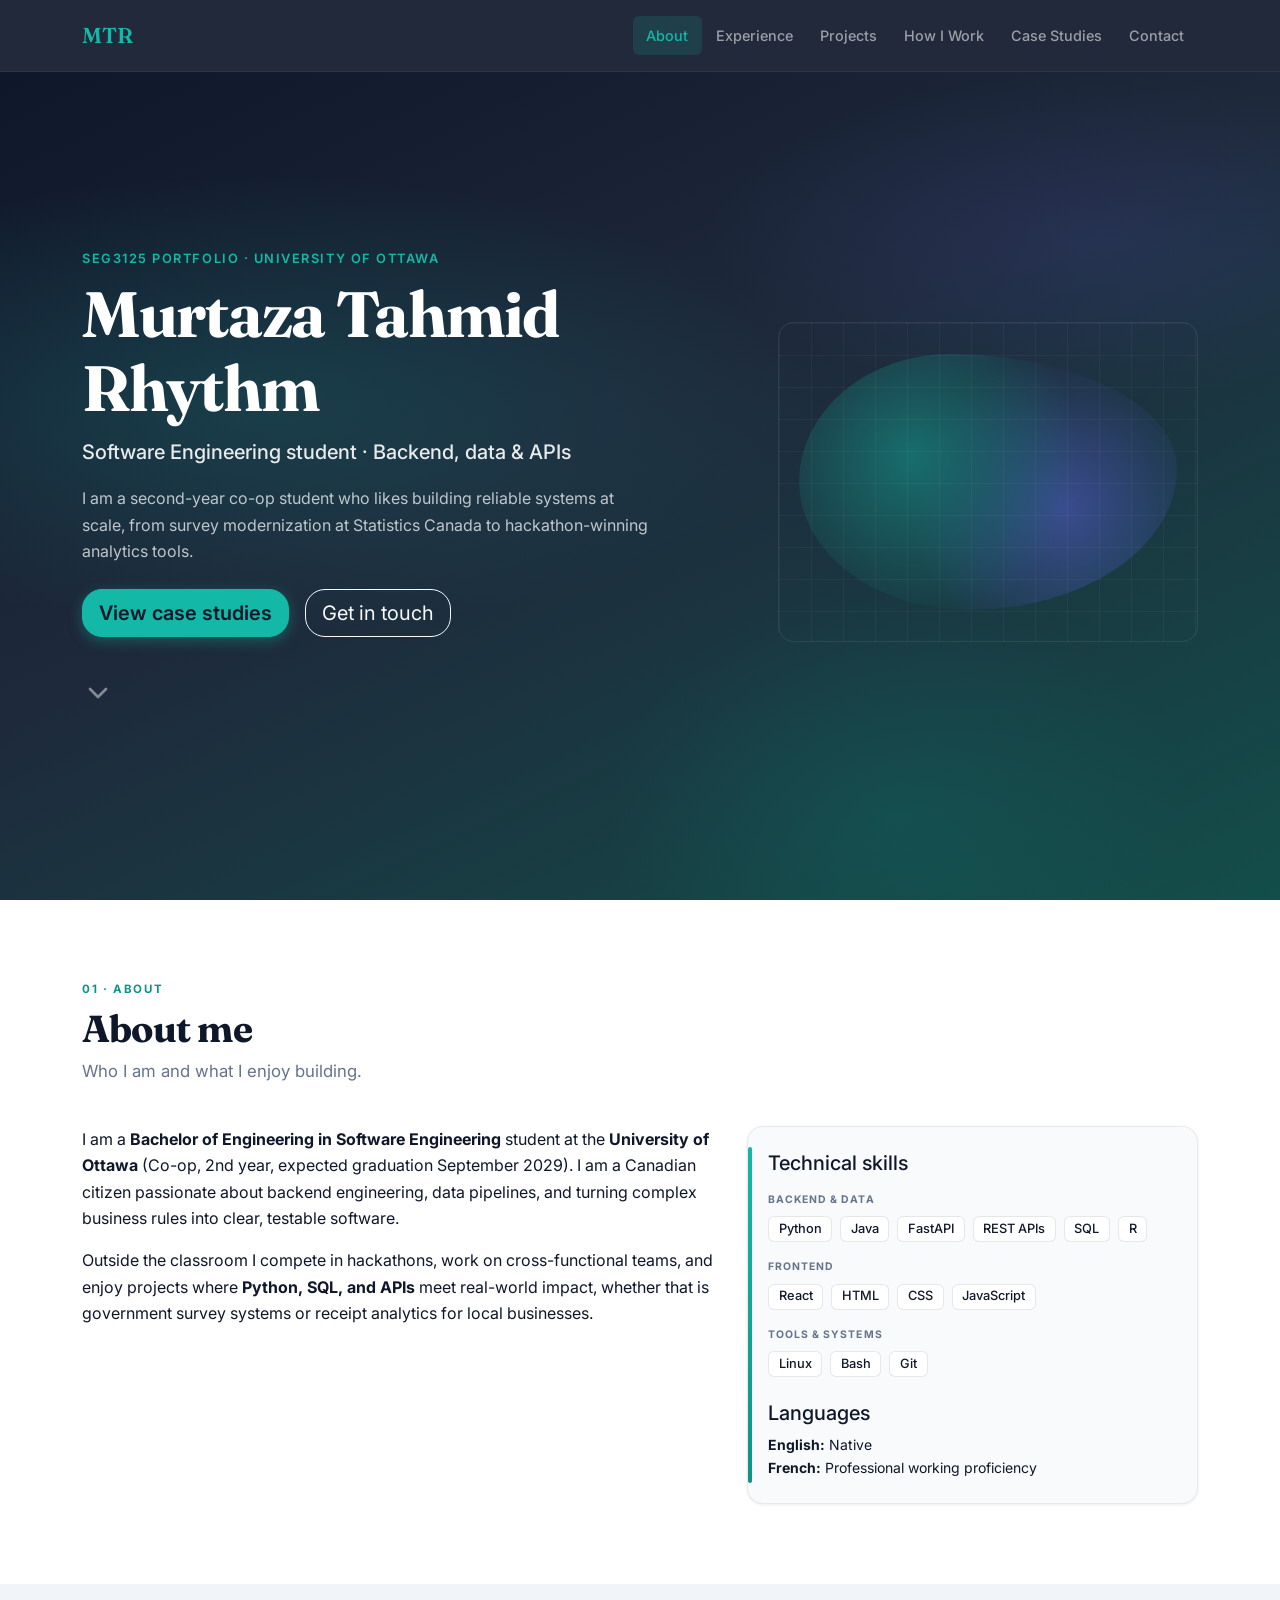
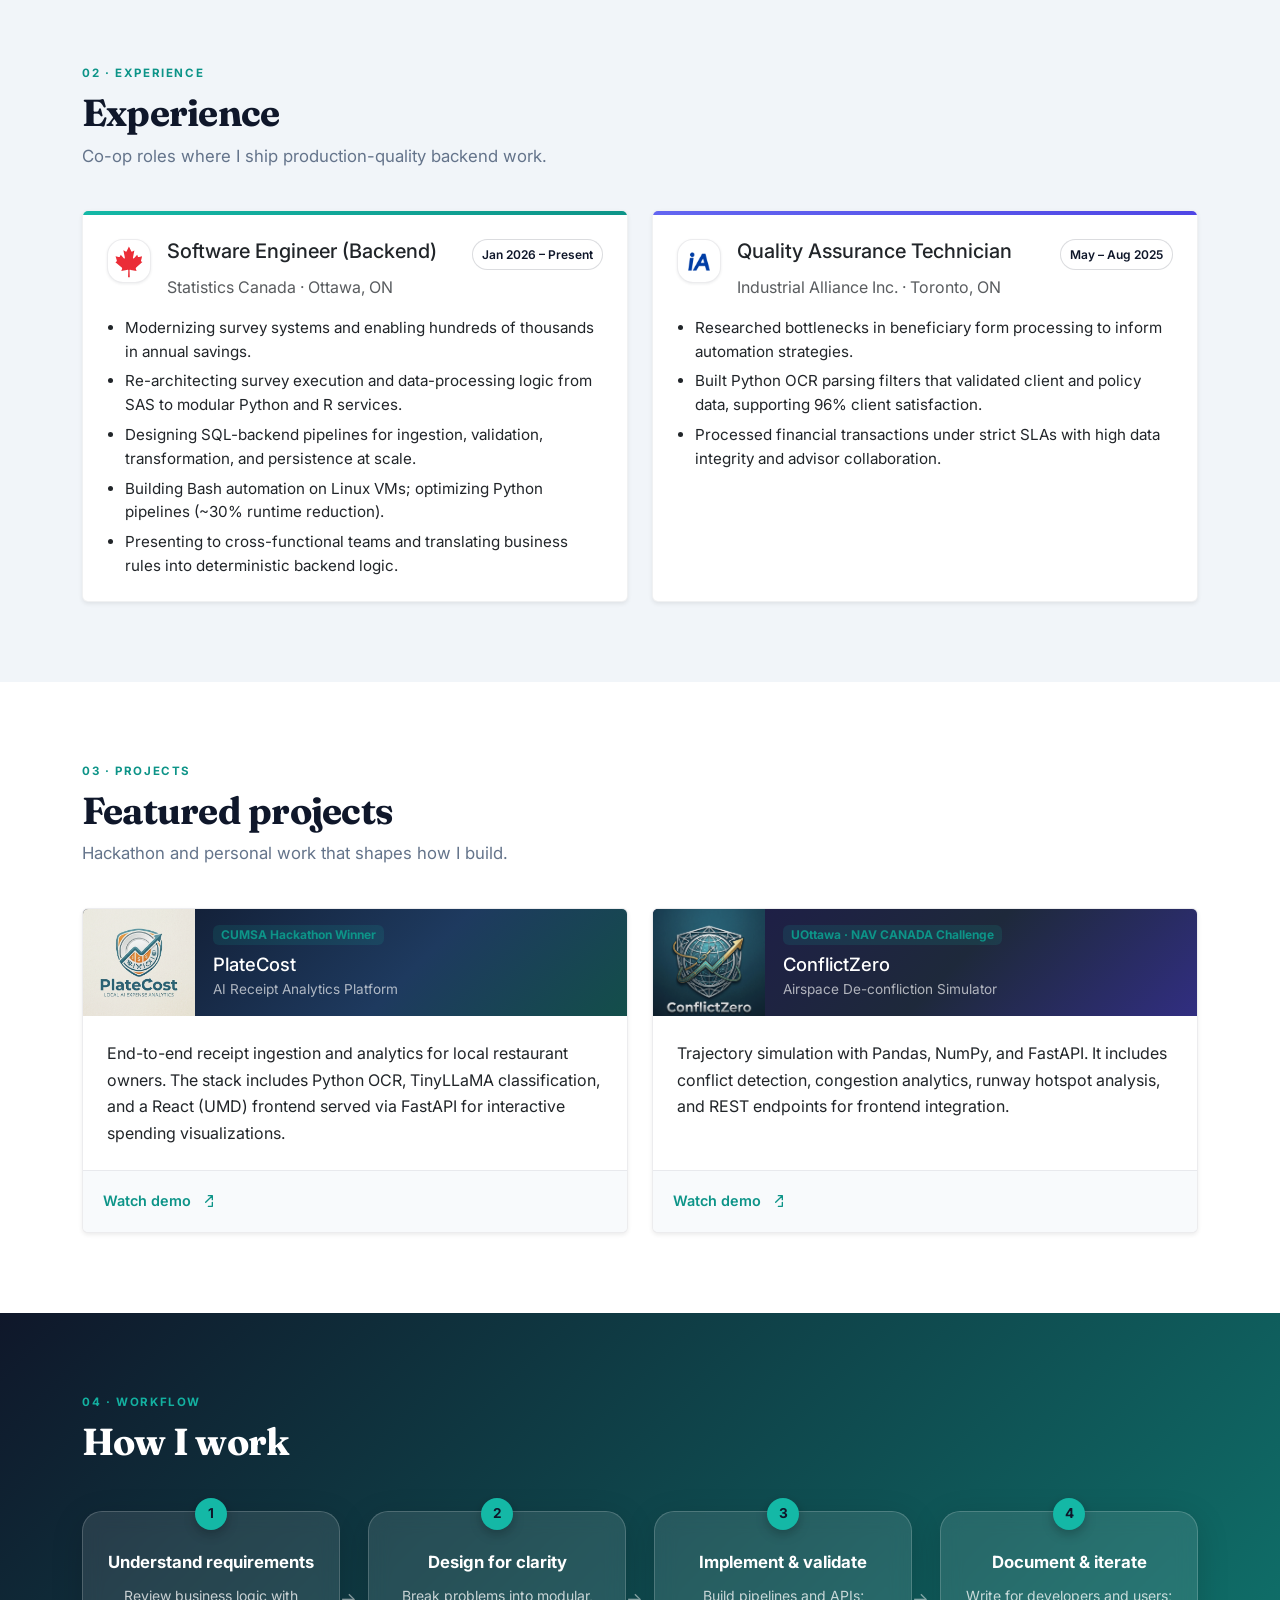
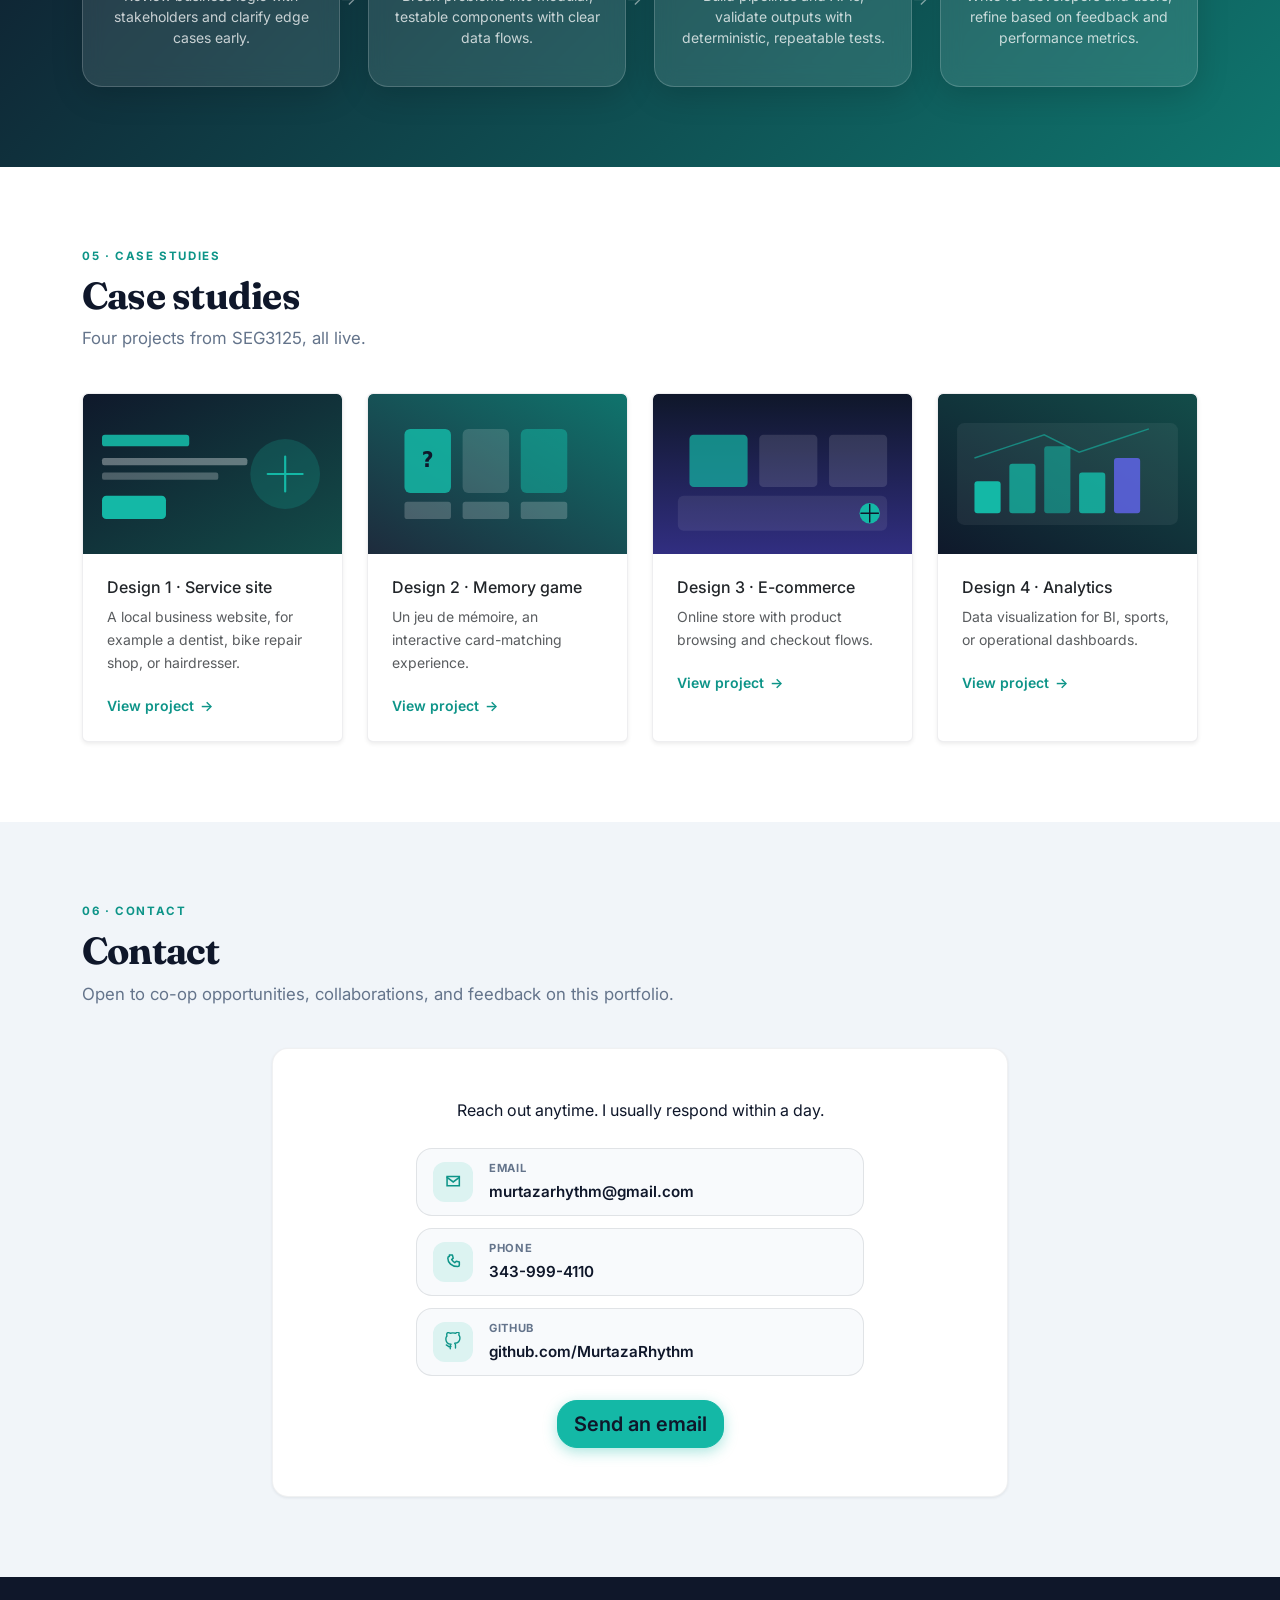
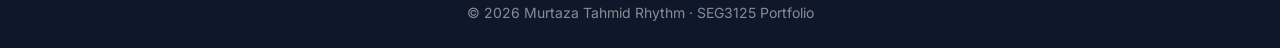
==== commit 57c31582: "analytics page updated" ====
--- a/index.html
+++ b/index.html
@@ -125,12 +125,12 @@
 
     <section id="case-studies" class="section section-light" aria-labelledby="case-studies-heading">
       <div class="container">
-        <div class="section-header reveal-ready"><p class="section-eyebrow">05 · Case Studies</p><h2 id="case-studies-heading" class="section-title display-font">Case studies</h2><p class="section-lead">Three projects live; one more coming this semester.</p></div>
+        <div class="section-header reveal-ready"><p class="section-eyebrow">05 · Case Studies</p><h2 id="case-studies-heading" class="section-title display-font">Case studies</h2><p class="section-lead">Four projects from SEG3125, all live.</p></div>
         <div class="row g-4">
           <div class="col-md-6 col-lg-3"><a href="https://murtazarhythm.github.io/Assignment2SEG3125/" class="case-card-link" target="_blank" rel="noopener noreferrer" aria-label="Design 1 Service site case study, view project (opens in new tab)"><article class="card case-card h-100 border-0 shadow-sm reveal-card"><img src="assets/case-service.svg" class="card-img-top case-img" alt="Placeholder illustration for a local service business website" width="400" height="220"><div class="card-body p-4"><h3 class="h6 card-title">Design 1 · Service site</h3><p class="small text-muted mb-3">A local business website, for example a dentist, bike repair shop, or hairdresser.</p><div class="case-card-footer">View project <span aria-hidden="true">→</span></div></div></article></a></div>
           <div class="col-md-6 col-lg-3"><a href="https://murtazarhythm.github.io/Memory-Game/" class="case-card-link" target="_blank" rel="noopener noreferrer" aria-label="Design 2 Memory game case study, view project (opens in new tab)"><article class="card case-card h-100 border-0 shadow-sm reveal-card"><img src="assets/case-memory.svg" class="card-img-top case-img" alt="Placeholder illustration for a memory card game" width="400" height="220"><div class="card-body p-4"><h3 class="h6 card-title">Design 2 · Memory game</h3><p class="small text-muted mb-3">Un jeu de mémoire, an interactive card-matching experience.</p><div class="case-card-footer">View project <span aria-hidden="true">→</span></div></div></article></a></div>
           <div class="col-md-6 col-lg-3"><a href="https://murtazarhythm.github.io/E-commerce-Site/#/" class="case-card-link" target="_blank" rel="noopener noreferrer" aria-label="Design 3 E-commerce case study, view project (opens in new tab)"><article class="card case-card h-100 border-0 shadow-sm reveal-card"><img src="assets/case-ecommerce.svg" class="card-img-top case-img" alt="Placeholder illustration for an e-commerce storefront" width="400" height="220"><div class="card-body p-4"><h3 class="h6 card-title">Design 3 · E-commerce</h3><p class="small text-muted mb-3">Online store with product browsing and checkout flows.</p><div class="case-card-footer">View project <span aria-hidden="true">→</span></div></div></article></a></div>
-          <div class="col-md-6 col-lg-3"><a href="case-studies/analytics.html" class="case-card-link" aria-label="Design 4 Analytics case study, coming soon"><article class="card case-card h-100 border-0 shadow-sm reveal-card"><img src="assets/case-analytics.svg" class="card-img-top case-img" alt="Placeholder illustration for a data analytics dashboard" width="400" height="220"><div class="card-body p-4"><h3 class="h6 card-title">Design 4 · Analytics</h3><p class="small text-muted mb-3">Data visualization for BI, sports, or operational dashboards.</p><div class="case-card-footer">Coming soon <span aria-hidden="true">→</span></div></div></article></a></div>
+          <div class="col-md-6 col-lg-3"><a href="https://murtazarhythm.github.io/SEG3125-Assignment-5/" class="case-card-link" target="_blank" rel="noopener noreferrer" aria-label="Design 4 Analytics case study, view project (opens in new tab)"><article class="card case-card h-100 border-0 shadow-sm reveal-card"><img src="assets/case-analytics.svg" class="card-img-top case-img" alt="Placeholder illustration for a data analytics dashboard" width="400" height="220"><div class="card-body p-4"><h3 class="h6 card-title">Design 4 · Analytics</h3><p class="small text-muted mb-3">Data visualization for BI, sports, or operational dashboards.</p><div class="case-card-footer">View project <span aria-hidden="true">→</span></div></div></article></a></div>
         </div>
       </div>
     </section>
